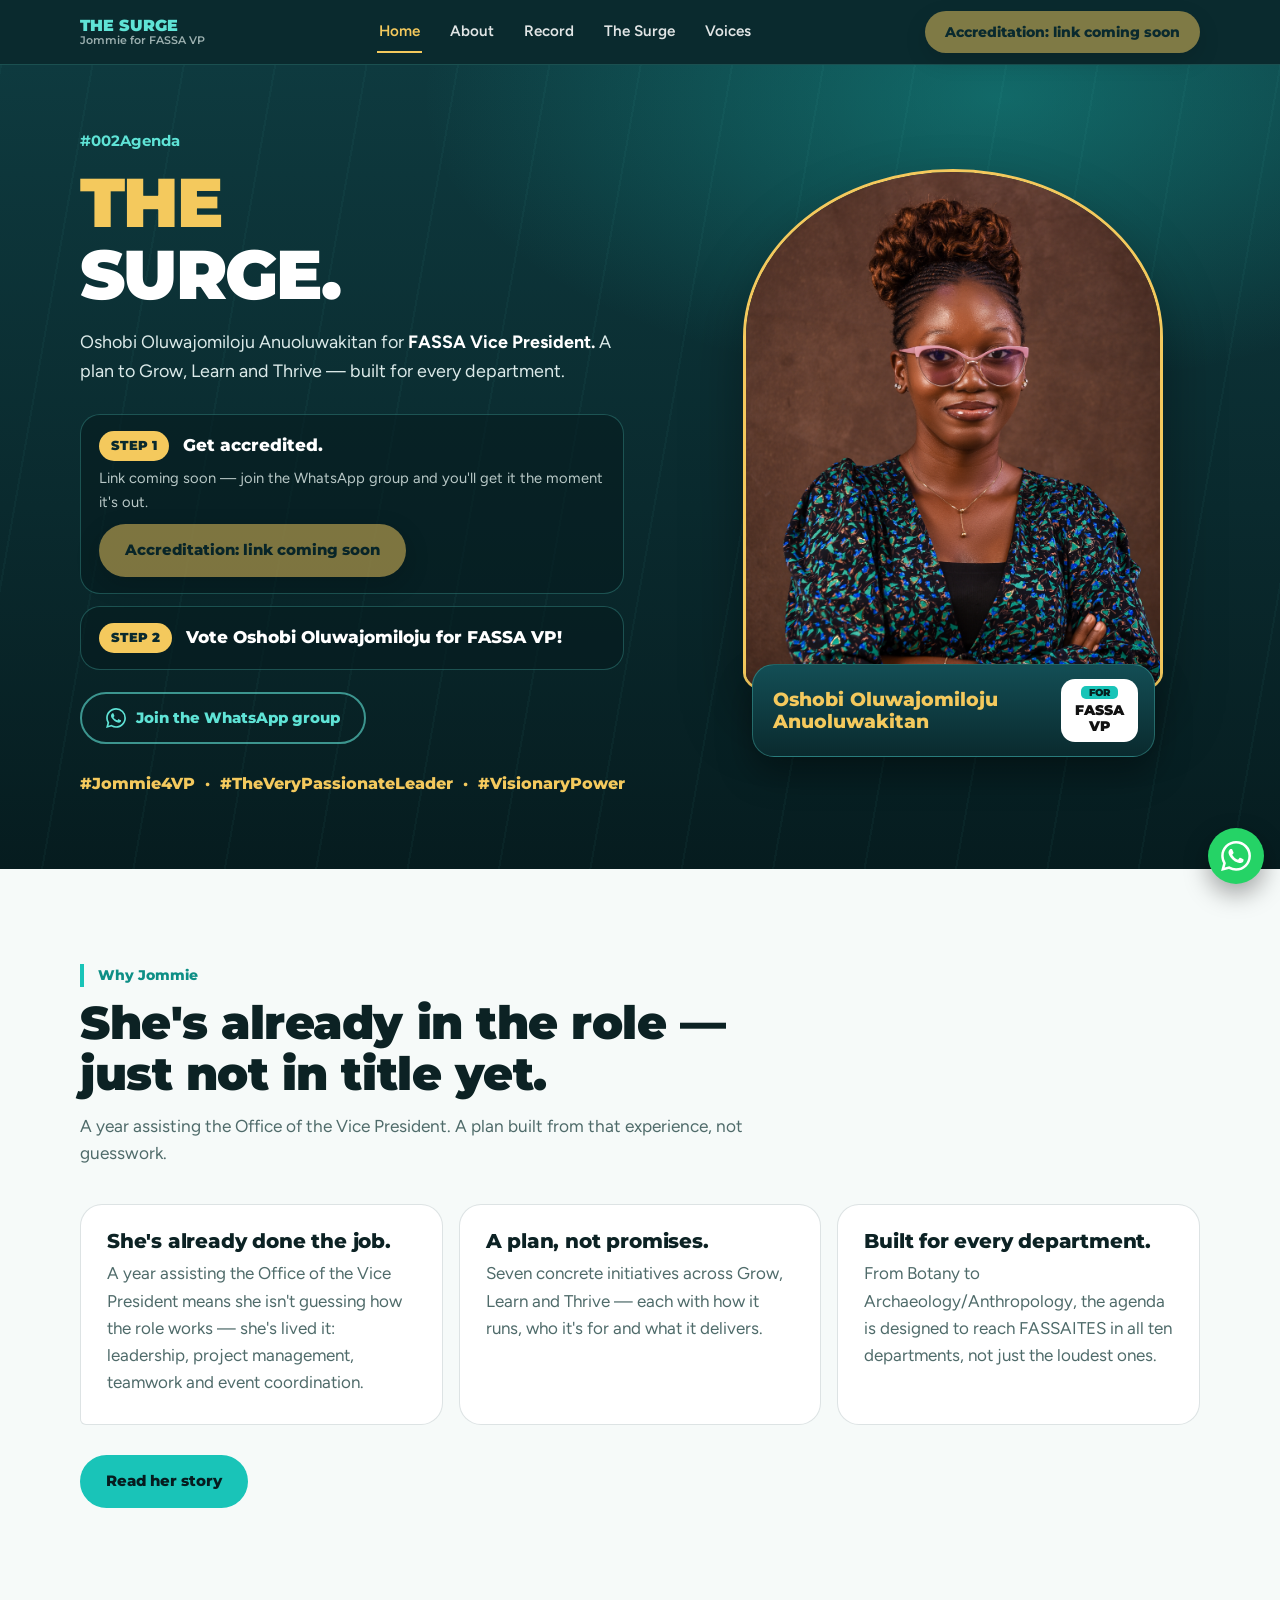
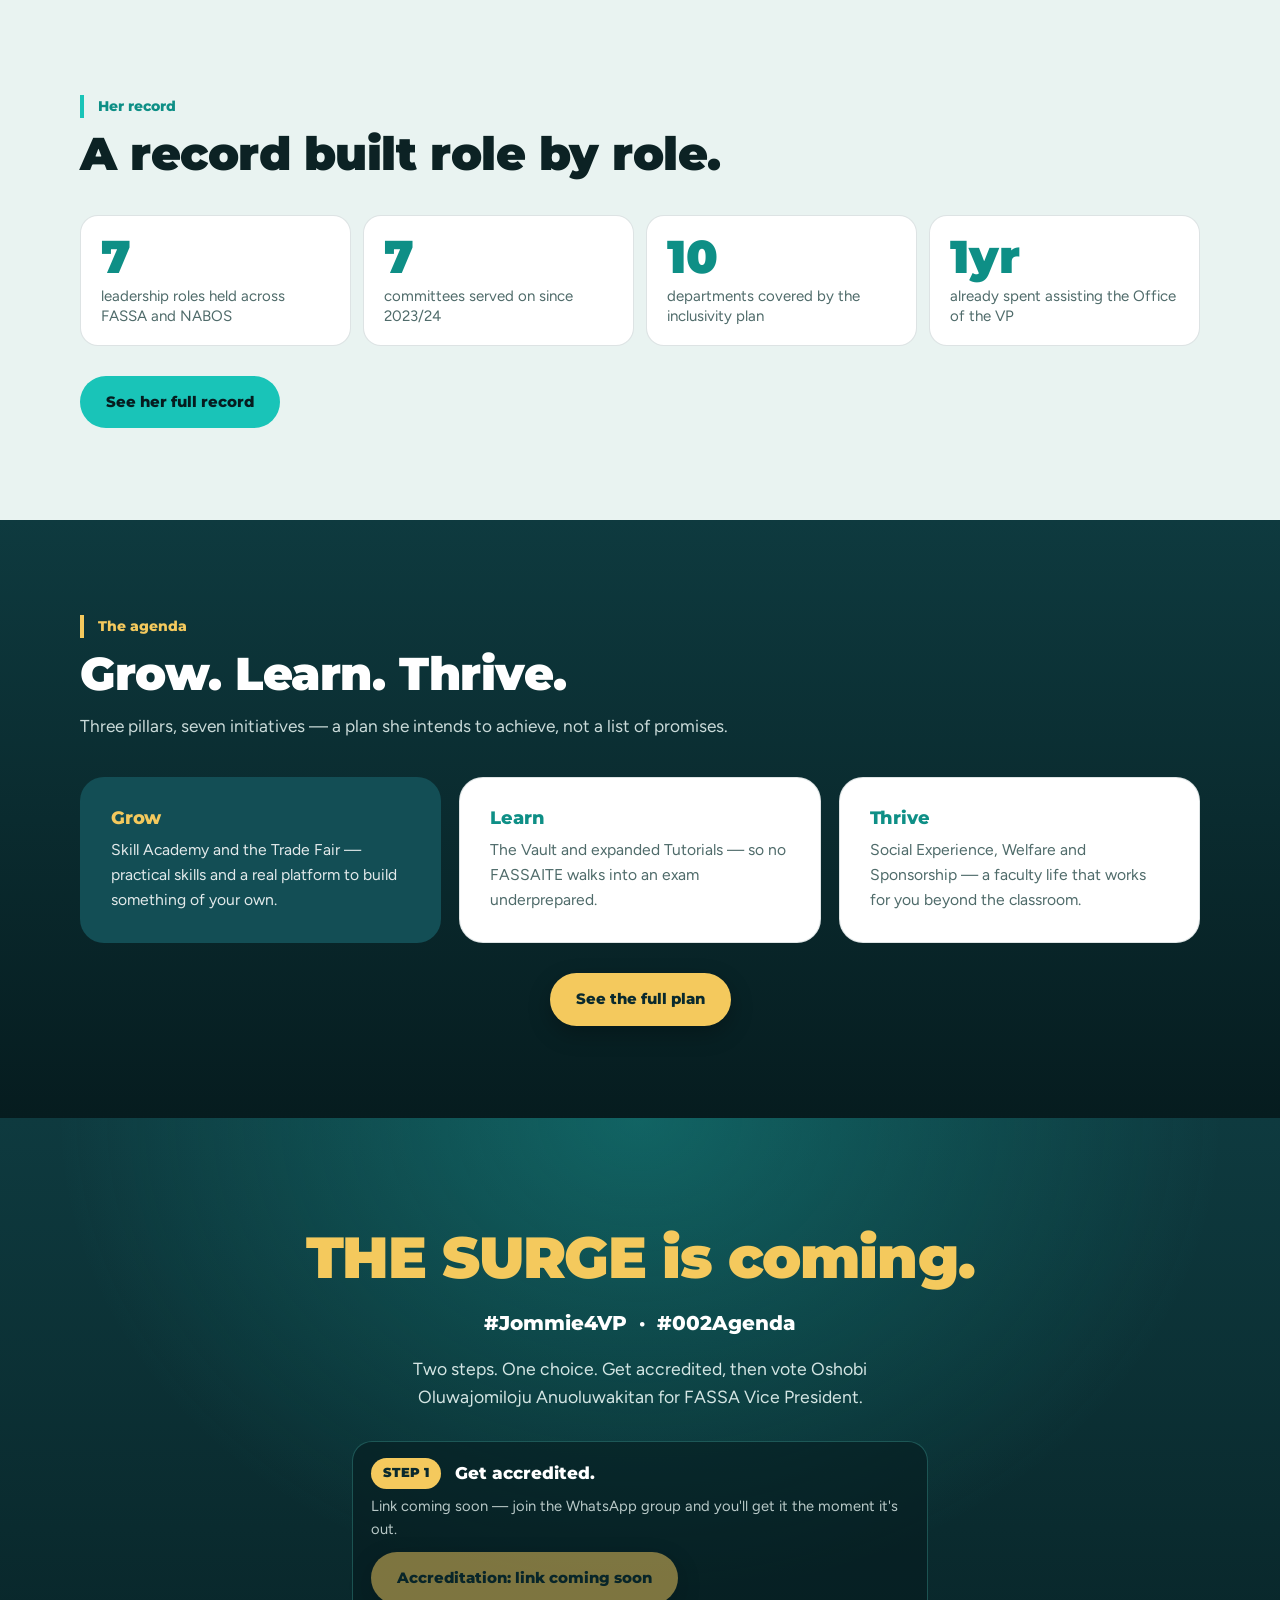
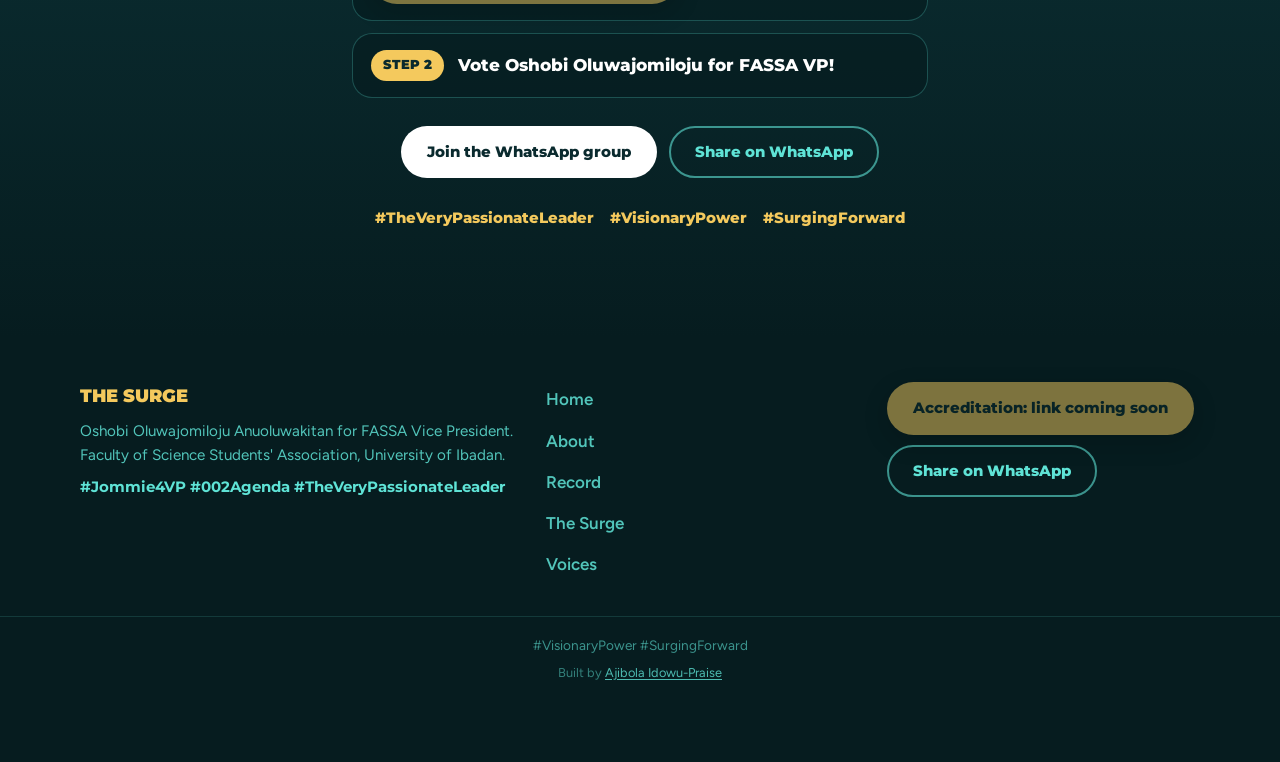
==== index.html @ b2f03d11 "Update index.html" ====
<!DOCTYPE html>
<html lang="en">
<head>
<meta charset="utf-8">
<meta name="viewport" content="width=device-width, initial-scale=1">
<title>Jommie for FASSA VP | THE SURGE</title>
<meta name="description" content="Oshobi Oluwajomiloju Anuoluwakitan for FASSA Vice President. THE SURGE: a plan to Grow, Learn and Thrive, built for every department.">
<meta property="og:title" content="Jommie for FASSA VP | THE SURGE">
<meta property="og:description" content="Oshobi Oluwajomiloju Anuoluwakitan for FASSA Vice President. THE SURGE: a plan to Grow, Learn and Thrive, built for every department.">
<meta property="og:type" content="website">
<meta name="theme-color" content="#0a2a2e">
<link rel="icon" href="assets/favicon.svg" type="image/svg+xml">
<link rel="preconnect" href="https://fonts.googleapis.com">
<link rel="preconnect" href="https://fonts.gstatic.com" crossorigin>
<link href="https://fonts.googleapis.com/css2?family=Montserrat:wght@600;700;800;900&family=Figtree:wght@400;500;600;700&display=swap" rel="stylesheet">
<link rel="stylesheet" href="css/styles.css">
<link rel="preload" as="image" href="assets/jommie.png">
</head>
<body>
<header class="bar">
  <div class="wrap">
    <a class="mast" href="index.html">THE SURGE<small>Jommie for FASSA VP</small></a>
    <nav id="nav" aria-label="Main">
      <a href="index.html" aria-current="page">Home</a>
      <a href="about.html">About</a>
      <a href="record.html">Record</a>
      <a href="manifesto.html">The Surge</a>
      <a href="voices.html">Voices</a>
    </nav>
    <div class="bar-right">
      <a class="btn btn-gold" data-accred href="#" target="_blank" rel="noopener">Get accredited</a>
      <button class="menu-btn" type="button" aria-label="Menu" aria-expanded="false" aria-controls="nav"><span></span><span></span><span></span></button>
    </div>
  </div>
</header>
<main>

<section class="hero">
  <div class="wrap">
    <div class="hero-copy">
      <p class="tagline">#002Agenda</p>
      <h1>THE <span>SURGE.</span></h1>
      <p class="hero-sub">Oshobi Oluwajomiloju Anuoluwakitan for <strong>FASSA Vice President.</strong> A plan to Grow, Learn and Thrive &mdash; built for every department.</p>
      <div class="steps" aria-label="Two steps. One choice.">
        <div class="step">
          <span class="step-n">STEP 1</span>
          <strong>Get accredited.</strong>
          <small>Link coming soon &mdash; join the WhatsApp group and you'll get it the moment it's out.</small>
          <a class="btn btn-gold" data-accred href="#" target="_blank" rel="noopener">Get accredited</a>
        </div>
        <div class="step">
          <span class="step-n">STEP 2</span>
          <strong>Vote Oshobi Oluwajomiloju for FASSA VP!</strong>
        </div>
      </div>
      <div class="hero-actions">
        <a class="btn btn-ghost" data-whatsapp href="https://chat.whatsapp.com/KraLuEBkdBZ0zNNyqK186F" target="_blank" rel="noopener"><svg viewBox="0 0 24 24" aria-hidden="true"><path d="M17.472 14.382c-.297-.149-1.758-.867-2.03-.967-.273-.099-.471-.148-.67.15-.197.297-.767.966-.94 1.164-.173.199-.347.223-.644.075-.297-.15-1.255-.463-2.39-1.475-.883-.788-1.48-1.761-1.653-2.059-.173-.297-.018-.458.13-.606.134-.133.298-.347.446-.52.149-.174.198-.298.298-.497.099-.198.05-.371-.025-.52-.075-.149-.669-1.612-.916-2.207-.242-.579-.487-.5-.669-.51-.173-.008-.371-.01-.57-.01-.198 0-.52.074-.792.372-.272.297-1.04 1.016-1.04 2.479 0 1.462 1.065 2.875 1.213 3.074.149.198 2.096 3.2 5.077 4.487.709.306 1.262.489 1.694.625.712.227 1.36.195 1.871.118.571-.085 1.758-.719 2.006-1.413.248-.694.248-1.289.173-1.413-.074-.124-.272-.198-.57-.347m-5.421 7.403h-.004a9.87 9.87 0 01-5.031-1.378l-.361-.214-3.741.982.998-3.648-.235-.374a9.86 9.86 0 01-1.51-5.26c.001-5.45 4.436-9.884 9.888-9.884 2.64 0 5.122 1.03 6.988 2.898a9.825 9.825 0 012.893 6.994c-.003 5.45-4.437 9.884-9.885 9.884m8.413-18.297A11.815 11.815 0 0012.05 0C5.495 0 .16 5.335.157 11.892c0 2.096.547 4.142 1.588 5.945L.057 24l6.305-1.654a11.882 11.882 0 005.683 1.448h.005c6.554 0 11.89-5.335 11.893-11.893a11.821 11.821 0 00-3.48-8.413Z"/></svg>Join the WhatsApp group</a>
      </div>
      <p class="slogan">#Jommie4VP &nbsp;&middot;&nbsp; #TheVeryPassionateLeader &nbsp;&middot;&nbsp; #VisionaryPower</p>
    </div>
    <div class="hero-art">
      <div class="frame" data-photo data-alt="Oshobi Oluwajomiloju Anuoluwakitan, candidate for FASSA Vice President">
        <div class="slot"><svg viewBox="0 0 48 48" aria-hidden="true"><path d="M8 15h8l3-5h10l3 5h8a2 2 0 0 1 2 2v20a2 2 0 0 1-2 2H8a2 2 0 0 1-2-2V17a2 2 0 0 1 2-2Z"/><circle cx="24" cy="26" r="7"/></svg>Jommie's photo goes here<small>Add assets/jommie.jpg and it appears.</small></div>
      </div>
      <div class="plate">
        <b>Oshobi Oluwajomiloju<br>Anuoluwakitan</b>
        <span><i>FOR</i>FASSA<br>VP</span>
      </div>
    </div>
  </div>
</section>

<section class="sec">
  <div class="wrap">
    <div class="head">
      <span class="k">Why Jommie</span>
      <h2>She's already in the role &mdash; just not in title yet.</h2>
      <p>A year assisting the Office of the Vice President. A plan built from that experience, not guesswork.</p>
    </div>
    <div class="why three">
      <article><h3>She's already done the job.</h3><p>A year assisting the Office of the Vice President means she isn't guessing how the role works &mdash; she's lived it: leadership, project management, teamwork and event coordination.</p></article>
      <article><h3>A plan, not promises.</h3><p>Seven concrete initiatives across Grow, Learn and Thrive &mdash; each with how it runs, who it's for and what it delivers.</p></article>
      <article><h3>Built for every department.</h3><p>From Botany to Archaeology/Anthropology, the agenda is designed to reach FASSAITES in all ten departments, not just the loudest ones.</p></article>
    </div>
    <div class="more"><a class="btn btn-aqua" href="about.html">Read her story</a></div>
  </div>
</section>

<section class="sec alt">
  <div class="wrap">
    <div class="head">
      <span class="k">Her record</span>
      <h2>A record built role by role.</h2>
    </div>
    <div class="stats">
      <div class="stat"><b>7</b><span>leadership roles held across FASSA and NABOS</span></div>
      <div class="stat"><b>7</b><span>committees served on since 2023/24</span></div>
      <div class="stat"><b>10</b><span>departments covered by the inclusivity plan</span></div>
      <div class="stat"><b>1yr</b><span>already spent assisting the Office of the VP</span></div>
    </div>
    <div class="more"><a class="btn btn-aqua" href="record.html">See her full record</a></div>
  </div>
</section>

<section class="sec agenda">
  <div class="wrap">
    <div class="head">
      <span class="k">The agenda</span>
      <h2>Grow. Learn. Thrive.</h2>
      <p>Three pillars, seven initiatives &mdash; a plan she intends to achieve, not a list of promises.</p>
    </div>
    <div class="vm">
      <article class="active"><h3>Grow</h3><p>Skill Academy and the Trade Fair &mdash; practical skills and a real platform to build something of your own.</p></article>
      <article><h3>Learn</h3><p>The Vault and expanded Tutorials &mdash; so no FASSAITE walks into an exam underprepared.</p></article>
      <article><h3>Thrive</h3><p>Social Experience, Welfare and Sponsorship &mdash; a faculty life that works for you beyond the classroom.</p></article>
    </div>
    <div class="more" style="text-align:center"><a class="btn btn-gold" href="manifesto.html">See the full plan</a></div>
  </div>
</section>

<section class="final">
  <div class="wrap">
    <h2>THE SURGE is coming.</h2>
    <p class="three">#Jommie4VP &nbsp;&middot;&nbsp; #002Agenda</p>
    <p class="msg">Two steps. One choice. Get accredited, then vote Oshobi Oluwajomiloju Anuoluwakitan for FASSA Vice President.</p>
    <div class="steps" aria-label="Two steps. One choice.">
        <div class="step">
          <span class="step-n">STEP 1</span>
          <strong>Get accredited.</strong>
          <small>Link coming soon &mdash; join the WhatsApp group and you'll get it the moment it's out.</small>
          <a class="btn btn-gold" data-accred href="#" target="_blank" rel="noopener">Get accredited</a>
        </div>
        <div class="step">
          <span class="step-n">STEP 2</span>
          <strong>Vote Oshobi Oluwajomiloju for FASSA VP!</strong>
        </div>
      </div>
    <div class="actions">
      <a class="btn btn-white" data-whatsapp href="https://chat.whatsapp.com/KraLuEBkdBZ0zNNyqK186F" target="_blank" rel="noopener">Join the WhatsApp group</a>
      <a class="btn btn-ghost" data-share href="https://wa.me/" target="_blank" rel="noopener">Share on WhatsApp</a>
    </div>
    <div class="tags"><span>#TheVeryPassionateLeader</span><span>#VisionaryPower</span><span>#SurgingForward</span></div>
  </div>
</section>
</main>
<footer class="foot">
  <div class="wrap">
    <div>
      <b>THE SURGE</b>
      <p>Oshobi Oluwajomiloju Anuoluwakitan for FASSA Vice President. Faculty of Science Students' Association, University of Ibadan.</p>
      <p class="ftags">#Jommie4VP #002Agenda #TheVeryPassionateLeader</p>
    </div>
    <nav aria-label="Footer">
        <a href="index.html">Home</a>
        <a href="about.html">About</a>
        <a href="record.html">Record</a>
        <a href="manifesto.html">The Surge</a>
        <a href="voices.html">Voices</a>
    </nav>
    <div class="facts">
      <a class="btn btn-gold" data-accred href="#" target="_blank" rel="noopener">Get accredited</a>
      <a class="btn btn-ghost" data-share href="https://wa.me/" target="_blank" rel="noopener">Share on WhatsApp</a>
    </div>
  </div>
  <p class="copy">#VisionaryPower #SurgingForward<br><span class="devcredit">Built by <a href="https://linkedin.com/in/honajibola" target="_blank" rel="noopener">Ajibola Idowu-Praise</a></span></p>
</footer>
<a class="fab" data-whatsapp href="https://chat.whatsapp.com/KraLuEBkdBZ0zNNyqK186F" target="_blank" rel="noopener" aria-label="Join the campaign WhatsApp group"><svg viewBox="0 0 24 24" aria-hidden="true"><path d="M17.472 14.382c-.297-.149-1.758-.867-2.03-.967-.273-.099-.471-.148-.67.15-.197.297-.767.966-.94 1.164-.173.199-.347.223-.644.075-.297-.15-1.255-.463-2.39-1.475-.883-.788-1.48-1.761-1.653-2.059-.173-.297-.018-.458.13-.606.134-.133.298-.347.446-.52.149-.174.198-.298.298-.497.099-.198.05-.371-.025-.52-.075-.149-.669-1.612-.916-2.207-.242-.579-.487-.5-.669-.51-.173-.008-.371-.01-.57-.01-.198 0-.52.074-.792.372-.272.297-1.04 1.016-1.04 2.479 0 1.462 1.065 2.875 1.213 3.074.149.198 2.096 3.2 5.077 4.487.709.306 1.262.489 1.694.625.712.227 1.36.195 1.871.118.571-.085 1.758-.719 2.006-1.413.248-.694.248-1.289.173-1.413-.074-.124-.272-.198-.57-.347m-5.421 7.403h-.004a9.87 9.87 0 01-5.031-1.378l-.361-.214-3.741.982.998-3.648-.235-.374a9.86 9.86 0 01-1.51-5.26c.001-5.45 4.436-9.884 9.888-9.884 2.64 0 5.122 1.03 6.988 2.898a9.825 9.825 0 012.893 6.994c-.003 5.45-4.437 9.884-9.885 9.884m8.413-18.297A11.815 11.815 0 0012.05 0C5.495 0 .16 5.335.157 11.892c0 2.096.547 4.142 1.588 5.945L.057 24l6.305-1.654a11.882 11.882 0 005.683 1.448h.005c6.554 0 11.89-5.335 11.893-11.893a11.821 11.821 0 00-3.48-8.413Z"/></svg></a>
<script src="js/data.js"></script>
<script src="js/main.js"></script>
</body>
</html>
---- css/styles.css ----
/* =========================================================
   Jommie for FASSA VP — "THE SURGE" | shared styles
   Colours live in the :root block below.
   ========================================================= */

:root{
  --deep-950:#061c1f;
  --deep-900:#0a2a2e;
  --deep-800:#0e3a3f;
  --deep-700:#134e55;
  --deep-600:#1a666e;
  --aqua:#19c4b8;
  --aqua-soft:#5fe3d6;
  --gold:#f4c95d;
  --gold-deep:#cf9f2e;
  --bg:#f6faf9;
  --bg2:#e9f3f1;
  --ink:#0c2224;
  --muted:#4f6b6a;
  --card:#ffffff;
  --line:rgba(14,58,63,.14);
  --accent:#0e8f86;
  --f-display:'Montserrat','Segoe UI',system-ui,-apple-system,sans-serif;
  --f-body:'Figtree','Segoe UI',system-ui,-apple-system,sans-serif;
}
@media (prefers-color-scheme: dark){
  :root:not([data-theme="light"]){
    --bg:#071a1c; --bg2:#0b2426; --ink:#eaf7f5; --muted:#a9c7c4; --card:#0f2e30; --line:rgba(95,227,214,.18); --accent:#4fd9cb;
  }
}
:root[data-theme="dark"]{
  --bg:#071a1c; --bg2:#0b2426; --ink:#eaf7f5; --muted:#a9c7c4; --card:#0f2e30; --line:rgba(95,227,214,.18); --accent:#4fd9cb;
}

*,*::before,*::after{box-sizing:border-box}
[hidden]{display:none !important}
html{background:var(--deep-900);scroll-padding-top:80px;scroll-behavior:smooth}
body{margin:0;background:var(--bg);color:var(--ink);font-family:var(--f-body);font-size:17px;line-height:1.6;-webkit-font-smoothing:antialiased}
img{max-width:100%;display:block}
a{color:inherit}
h1,h2,h3,h4{font-family:var(--f-display);margin:0;line-height:1.1;letter-spacing:-.01em}
p{margin:0}
.wrap{width:min(1120px,100% - 40px);margin-inline:auto}
:focus-visible{outline:3px solid var(--gold-deep);outline-offset:3px;border-radius:6px}

/* ---------- buttons ---------- */
.btn{display:inline-flex;align-items:center;justify-content:center;gap:10px;min-height:48px;padding:12px 24px;border-radius:999px;font-family:var(--f-display);font-weight:800;font-size:.95rem;text-decoration:none;border:2px solid transparent;cursor:pointer;transition:transform .15s ease,background .15s ease;text-align:center}
.btn:hover{transform:translateY(-2px)}
.btn-gold{background:var(--gold);color:var(--deep-900);box-shadow:0 8px 22px rgba(0,0,0,.25)}
.btn-white{background:#fff;color:var(--deep-900)}
.btn-ghost{background:transparent;color:var(--aqua-soft);border-color:rgba(95,227,214,.6)}
.btn-ghost:hover{background:rgba(95,227,214,.12)}
.btn-aqua{background:var(--aqua);color:var(--deep-950)}
.btn svg{width:20px;height:20px;flex:none;fill:currentColor}
.btn[aria-disabled="true"]{opacity:.5;pointer-events:none}

/* ---------- top bar ---------- */
.bar{position:sticky;top:0;z-index:50;background:var(--deep-900);border-bottom:1px solid rgba(95,227,214,.2)}
.bar .wrap{display:flex;align-items:center;justify-content:space-between;gap:14px;min-height:64px;padding-block:8px}
.mast{font-family:var(--f-display);font-weight:900;color:var(--aqua-soft);font-size:1.02rem;text-decoration:none;line-height:1.1}
.mast small{display:block;font-weight:600;font-size:.68rem;color:rgba(234,247,245,.65)}
.bar nav{display:none}
.bar nav a{color:rgba(255,255,255,.88);text-decoration:none;font-weight:600;font-size:.95rem;padding:8px 2px;border-bottom:2px solid transparent}
.bar nav a:hover{color:var(--aqua-soft)}
.bar nav a[aria-current="page"]{color:var(--gold);border-color:var(--gold)}
.bar-right{display:flex;align-items:center;gap:12px}
.bar .btn{min-height:42px;padding:8px 18px;font-size:.86rem}
.menu-btn{width:44px;height:44px;border-radius:12px;border:1px solid rgba(95,227,214,.4);background:transparent;display:grid;place-content:center;gap:5px;cursor:pointer}
.menu-btn span{display:block;width:20px;height:2px;background:var(--aqua-soft);border-radius:2px}
.bar.open nav{display:flex;flex-direction:column;gap:2px;position:absolute;top:100%;left:0;right:0;background:var(--deep-900);padding:8px 20px 18px;border-bottom:1px solid rgba(95,227,214,.2)}
.bar.open nav a{padding:12px 2px;font-size:1.05rem}
@media(min-width:960px){
  .bar nav{display:flex;gap:26px}
  .menu-btn{display:none}
}

/* ---------- hero ---------- */
.hero{position:relative;overflow:hidden;color:#fff;background:
  radial-gradient(75% 60% at 78% 4%,rgba(25,196,184,.35) 0%,rgba(25,196,184,0) 60%),
  linear-gradient(180deg,#0e3a3f 0%,#0a2a2e 55%,#061c1f 100%)}
.hero::before{content:"";position:absolute;inset:0;pointer-events:none;opacity:.5;background:
  repeating-linear-gradient(100deg,rgba(95,227,214,.07) 0 2px,transparent 2px 90px)}
.hero .wrap{position:relative;display:grid;gap:36px;padding-block:44px 56px}
@media(min-width:900px){.hero .wrap{grid-template-columns:1.08fr .92fr;align-items:center;gap:48px;padding-block:64px 72px}}
.tagline{font-family:var(--f-display);font-weight:700;color:var(--aqua-soft);font-size:.95rem;margin-bottom:14px}
.hero h1{font-size:clamp(2.4rem,6.6vw,4.3rem);font-weight:900;color:var(--gold);letter-spacing:-.025em;line-height:1.04}
.hero h1 span{display:block;color:#fff}
.hero-sub{margin-top:18px;max-width:34rem;font-size:1.12rem;color:rgba(234,247,245,.94)}
.hero-sub strong{color:#fff}
.steps{margin-top:28px;display:grid;gap:12px;max-width:34rem}
.step{display:grid;grid-template-columns:auto 1fr;gap:6px 14px;align-items:center;background:rgba(6,28,31,.6);border:1px solid rgba(95,227,214,.26);border-radius:20px;padding:16px 18px}
.step-n{font-family:var(--f-display);font-weight:900;font-size:.8rem;color:var(--deep-900);background:var(--gold);border-radius:999px;padding:5px 12px;white-space:nowrap}
.step strong{font-family:var(--f-display);font-weight:800;font-size:1.05rem;line-height:1.25}
.step small{grid-column:1 / -1;color:rgba(234,247,245,.78);font-size:.92rem}
.step .btn{grid-column:1 / -1;justify-self:start;margin-top:4px}
.hero-actions{margin-top:22px;display:flex;flex-wrap:wrap;gap:12px}
.slogan{margin-top:26px;font-family:var(--f-display);font-weight:800;font-size:1.02rem;color:var(--gold)}

.hero-art{position:relative;max-width:420px;width:100%;margin-inline:auto}
.wave{position:absolute;z-index:1;left:50%;top:50%;width:150%;transform:translate(-50%,-50%);opacity:.5}
.frame{--photo-pos:50% 14%;position:relative;z-index:2;aspect-ratio:4/5;border-radius:50% 50% 8% 8% / 32% 32% 4% 4%;overflow:hidden;background:linear-gradient(165deg,rgba(0,0,0,.15),rgba(0,0,0,.5));border:3px dashed rgba(95,227,214,.7);display:grid;place-items:center;text-align:center;padding:24px;box-shadow:0 30px 60px rgba(0,0,0,.35)}
.frame.filled{border:3px solid var(--gold);padding:0;display:block}
.frame img{width:100%;height:100%;object-fit:cover;object-position:var(--photo-pos)}
.slot{color:var(--aqua-soft);font-weight:700;font-size:.98rem;max-width:15rem}
.slot svg{width:46px;height:46px;stroke:var(--aqua-soft);fill:none;stroke-width:1.6;margin:0 auto 10px}
.slot small{display:block;font-weight:500;color:rgba(234,247,245,.7);margin-top:4px}
.plate{position:relative;z-index:3;margin-top:-30px;margin-inline:2%;display:grid;grid-template-columns:1fr auto;gap:12px;align-items:center;background:linear-gradient(180deg,#134e55,#0a2a2e);border:1px solid rgba(95,227,214,.3);border-radius:22px;padding:14px 16px 14px 20px;box-shadow:0 16px 34px rgba(0,0,0,.35)}
.plate b{font-family:var(--f-display);font-weight:800;color:var(--gold);font-size:clamp(.95rem,3vw,1.2rem);line-height:1.15}
.plate span{background:#fff;color:#111;border-radius:14px;padding:7px 14px;text-align:center;font-family:var(--f-display);font-weight:900;font-size:.9rem;line-height:1.1}
.plate span i{display:block;font-style:normal;background:var(--aqua);color:#06201f;border-radius:5px;font-size:.64rem;padding:1px 8px;margin:0 auto 4px;width:fit-content}

/* ---------- inner page header ---------- */
.phead{position:relative;overflow:hidden;color:#fff;background:
  radial-gradient(60% 90% at 85% 0%,rgba(25,196,184,.3) 0%,rgba(25,196,184,0) 65%),
  linear-gradient(180deg,#134e55 0%,#0a2a2e 100%);padding-block:clamp(48px,8vw,84px)}
.phead .wrap{position:relative}
.phead .crumb{font-family:var(--f-display);font-weight:700;color:rgba(95,227,214,.9);font-size:.92rem;margin-bottom:12px}
.phead h1{font-size:clamp(2.1rem,5.6vw,3.5rem);font-weight:900;color:var(--gold);letter-spacing:-.02em}
.phead p{max-width:40rem;margin-top:16px;color:rgba(234,247,245,.92);font-size:1.12rem}

/* ---------- sections ---------- */
.sec{padding-block:clamp(52px,8vw,92px)}
.sec.alt{background:var(--bg2)}
.head{max-width:44rem;margin-bottom:36px}
.head .k{display:inline-block;font-family:var(--f-display);font-weight:800;font-size:.9rem;color:var(--accent);margin-bottom:10px;padding-left:14px;border-left:4px solid var(--aqua)}
.head h2{font-size:clamp(1.8rem,4.4vw,2.9rem);font-weight:900}
.head p{margin-top:14px;color:var(--muted);font-size:1.08rem}
.more{margin-top:30px}

/* about */
.about{display:grid;gap:34px}
@media(min-width:900px){.about{grid-template-columns:.75fr 1.25fr;align-items:start;gap:56px}}
.portrait{max-width:340px;width:100%}
.portrait .frame{border-radius:50% 50% 8% 8% / 40% 40% 4% 4%}
.words p{font-size:1.1rem;margin-bottom:16px;color:var(--ink)}
.pull{margin:26px 0;border-left:5px solid var(--aqua);padding:4px 0 4px 20px;font-family:var(--f-display);font-weight:700;font-size:clamp(1.1rem,2.4vw,1.4rem);line-height:1.35}

/* duties box */
.duties{margin-top:28px;background:var(--card);border:1px solid var(--line);border-radius:20px;padding:22px 24px}
.duties h3{font-size:1.05rem;font-weight:800;color:var(--accent);margin-bottom:10px}
.duties ul{margin:0;padding-left:20px;color:var(--ink)}
.duties li{margin-bottom:6px;font-size:.98rem}
.duties cite{display:block;margin-top:12px;font-style:normal;color:var(--muted);font-size:.84rem}

/* three pillars intro */
.vm{display:grid;gap:18px}
@media(min-width:820px){.vm{grid-template-columns:1fr 1fr 1fr}}
.vm article{border-radius:24px;padding:clamp(22px,3.4vw,30px);background:var(--card);border:1px solid var(--line)}
.vm article.active{background:var(--deep-700);color:#fff;border-color:transparent}
.vm h3{font-size:1.1rem;font-weight:800;margin-bottom:10px;color:var(--accent)}
.vm article.active h3{color:var(--gold)}
.vm p{color:var(--muted);font-size:.98rem}
.vm article.active p{color:rgba(255,255,255,.88)}
.outlive{margin-top:26px;font-family:var(--f-display);font-weight:800;font-size:clamp(1.1rem,2.4vw,1.4rem);text-align:center}

/* why cards */
.why{display:grid;gap:16px}
@media(min-width:760px){.why{grid-template-columns:1fr 1fr}}
.why.three{grid-template-columns:1fr}
@media(min-width:900px){.why.three{grid-template-columns:repeat(3,1fr)}}
.why article{background:var(--card);border:1px solid var(--line);border-radius:22px;padding:26px 26px 28px}
.why article:nth-child(1),.why article:nth-child(4){border-radius:22px 22px 22px 6px}
.why h3{font-size:1.22rem;font-weight:800;margin-bottom:8px}
.why p{color:var(--muted)}

/* stats */
.stats{display:grid;grid-template-columns:repeat(2,1fr);gap:12px}
@media(min-width:760px){.stats{grid-template-columns:repeat(4,1fr)}}
.stat{background:var(--card);border:1px solid var(--line);border-radius:18px;padding:18px 20px}
.stat b{display:block;font-family:var(--f-display);font-weight:900;font-size:clamp(2rem,5vw,2.9rem);line-height:1;color:var(--accent)}
.stat span{display:block;margin-top:6px;color:var(--muted);font-size:.94rem;line-height:1.35}

/* record page */
.subnav{display:flex;flex-wrap:wrap;gap:8px;margin:34px 0 6px}
.pill{display:inline-flex;align-items:center;min-height:44px;padding:9px 18px;border-radius:999px;border:1.5px solid var(--line);background:var(--card);color:var(--ink);font-family:var(--f-display);font-weight:700;font-size:.9rem;text-decoration:none;cursor:pointer}
.pill:hover{border-color:var(--aqua)}
.rsec{margin-top:48px;scroll-margin-top:90px}
.rsec h2{font-size:clamp(1.4rem,3.2vw,1.9rem);font-weight:900;margin-bottom:6px}
.rsec>p{color:var(--muted);margin-bottom:6px}
.grp{font-family:var(--f-display);font-weight:800;font-size:.98rem;margin:22px 0 10px;color:var(--accent)}
.rec{display:grid;grid-template-columns:repeat(auto-fill,minmax(250px,1fr));gap:10px;list-style:none;margin:0;padding:0}
.rec li{background:var(--card);border:1px solid var(--line);border-left:4px solid var(--aqua);border-radius:6px 14px 14px 6px;padding:12px 15px;font-weight:600;font-size:.95rem;line-height:1.4}
.rec li small{display:block;font-weight:500;color:var(--muted);margin-top:2px;font-size:.86rem}

/* department reach */
.deptgrid{margin-top:14px;display:grid;grid-template-columns:repeat(auto-fit,minmax(150px,1fr));gap:14px}
.deptcard{display:flex;align-items:center;gap:12px;background:var(--card);border:1px solid var(--line);border-radius:16px;padding:16px 18px;min-width:0}
.deptcard.home{border-color:var(--accent);background:var(--bg2)}
.deptcard svg{width:26px;height:26px;flex:none;stroke:var(--accent);fill:none;stroke-width:1.6}
.deptcard span{min-width:0;overflow-wrap:break-word;font-family:var(--f-display);font-weight:700;font-size:.95rem;line-height:1.25}
.deptcard span small{display:block;font-family:var(--f-body);font-weight:500;color:var(--muted);font-size:.78rem;margin-top:2px}

/* agenda / manifesto */
.agenda{background:linear-gradient(180deg,#0e3a3f 0%,#061c1f 100%);color:#fff}
.agenda .head .k{color:var(--gold);border-color:var(--gold)}
.agenda .head p{color:rgba(234,247,245,.86)}
.acc{display:grid;gap:10px}
.pillar{border:1px solid rgba(95,227,214,.25);border-radius:16px;background:rgba(6,28,31,.4)}
.pillar summary{list-style:none;cursor:pointer;display:grid;grid-template-columns:auto 1fr auto;gap:14px;align-items:center;padding:14px 18px;min-height:64px}
.pillar summary::-webkit-details-marker{display:none}
.pillar .let{width:42px;height:42px;border-radius:12px;background:var(--gold);color:var(--deep-900);display:grid;place-items:center;font-family:var(--f-display);font-weight:900;font-size:1.1rem}
.pillar .pt{font-family:var(--f-display);font-weight:800;font-size:1.05rem;line-height:1.2}
.pillar .pc{display:block;font-family:var(--f-body);font-weight:500;font-size:.85rem;color:rgba(95,227,214,.85);margin-top:2px}
.pillar summary::after{content:"+";font-size:1.6rem;color:var(--gold);line-height:1}
.pillar[open] summary::after{content:"\2212"}
.pillar[open]{background:rgba(6,28,31,.6)}
.plans{padding:4px 18px 20px;display:grid;gap:14px}
.plan{display:grid;grid-template-columns:2.2rem 1fr;gap:4px 10px}
.plan i{font-style:normal;font-family:var(--f-display);font-weight:900;color:var(--gold);text-align:right}
.plan b{font-family:var(--f-display);font-weight:800;font-size:1rem}
.plan p{grid-column:2;color:rgba(234,247,245,.86);font-size:.96rem;line-height:1.5}
.pre{max-width:44rem;margin-bottom:40px;color:rgba(234,247,245,.9);font-size:1.08rem}
.pre p+p{margin-top:14px}

/* voices */
.ph-tag{display:inline-block;background:var(--bg2);color:var(--muted);border:1px dashed var(--line);border-radius:6px;font-size:.72rem;font-weight:700;padding:2px 8px;margin-bottom:12px;width:fit-content}
.quotes{display:grid;gap:16px}
@media(min-width:820px){.quotes{grid-template-columns:repeat(3,1fr)}}
.quote{margin:0;background:var(--card);border:1px solid var(--line);border-radius:22px;padding:26px;display:flex;flex-direction:column;gap:14px}
.quote blockquote{margin:0;font-family:var(--f-display);font-weight:600;font-size:1.06rem;line-height:1.45}
.who{display:flex;align-items:center;gap:12px;margin-top:auto}
.av{position:relative;flex:none;width:52px;height:52px;border-radius:50%;background:var(--bg2);border:2px dashed var(--line);display:grid;place-items:center;overflow:hidden;color:var(--muted)}
.av img{position:absolute;inset:0;width:100%;height:100%;object-fit:cover}
.av svg{width:24px;height:24px;stroke:currentColor;fill:none;stroke-width:1.6}
.who b{display:block;font-family:var(--f-display);font-weight:800;font-size:.98rem;line-height:1.2}
.who span.t{color:var(--muted);font-size:.88rem}
.empty-state{background:var(--card);border:1px dashed var(--line);border-radius:20px;padding:30px 26px;text-align:center;color:var(--muted)}
.empty-state b{display:block;color:var(--ink);font-family:var(--f-display);font-weight:800;margin-bottom:6px}

/* cta strip */
.cta-strip{background:var(--deep-900);color:#fff}
.cta-strip .wrap{display:grid;gap:20px;padding-block:44px;align-items:center}
@media(min-width:860px){.cta-strip .wrap{grid-template-columns:1fr auto}}
.cta-strip h2{font-size:clamp(1.4rem,3.2vw,2rem);color:var(--gold);font-weight:900}
.cta-strip p{margin-top:6px;color:rgba(234,247,245,.85)}
.cta-strip .acts{display:flex;flex-wrap:wrap;gap:12px}

/* final */
.final{background:radial-gradient(70% 90% at 50% 0%,rgba(25,196,184,.3) 0%,rgba(25,196,184,0) 65%),linear-gradient(180deg,#0e3a3f,#061c1f);color:#fff;text-align:center;padding-block:clamp(60px,10vw,108px)}
.final h2{font-size:clamp(2rem,5.6vw,3.6rem);font-weight:900;color:var(--gold);letter-spacing:-.02em;max-width:17ch;margin-inline:auto}
.final .three{margin-top:18px;font-family:var(--f-display);font-weight:800;font-size:clamp(1rem,2.4vw,1.25rem);color:#fff}
.final p.msg{margin:16px auto 0;max-width:34rem;color:rgba(234,247,245,.9);font-size:1.1rem}
.final .steps{margin:30px auto 0;text-align:left;max-width:36rem}
.final .actions{margin-top:28px;display:flex;flex-wrap:wrap;gap:12px;justify-content:center}
.tags{margin-top:28px;font-family:var(--f-display);font-weight:800;color:var(--gold);display:flex;gap:16px;flex-wrap:wrap;justify-content:center;font-size:.95rem}

/* footer */
.foot{background:var(--deep-950);color:rgba(95,227,214,.85);padding-top:44px}
.foot .wrap{display:grid;gap:28px}
@media(min-width:860px){.foot .wrap{grid-template-columns:1.4fr 1fr 1fr}}
.foot b{font-family:var(--f-display);font-weight:900;color:var(--gold);font-size:1.1rem}
.foot p{margin-top:8px;font-size:.95rem}
.foot .ftags{font-family:var(--f-display);font-weight:700;color:var(--aqua-soft)}
.foot nav{display:grid;gap:6px;align-content:start}
.foot nav a{text-decoration:none;font-weight:600;padding:4px 0}
.foot nav a:hover{color:#fff}
.foot .facts{display:flex;flex-direction:column;gap:10px;align-items:flex-start}
.foot .copy{margin-top:34px;padding:18px 20px calc(18px + 60px);border-top:1px solid rgba(95,227,214,.15);text-align:center;font-size:.85rem;color:rgba(95,227,214,.6)}
.foot .devcredit{display:inline-block;margin-top:6px;font-size:.8rem;color:rgba(95,227,214,.5)}
.foot .devcredit a{color:rgba(95,227,214,.8);text-decoration:underline;text-underline-offset:2px}
.foot .devcredit a:hover{color:var(--gold)}

/* floating whatsapp */
.fab{position:fixed;right:16px;bottom:calc(16px + env(safe-area-inset-bottom,0px));z-index:60;width:56px;height:56px;border-radius:50%;background:#25d366;display:grid;place-items:center;box-shadow:0 10px 24px rgba(0,0,0,.35)}
.fab svg{width:30px;height:30px;fill:#fff}

@media (prefers-reduced-motion: reduce){
  html{scroll-behavior:auto}
  .btn{transition:none}
}
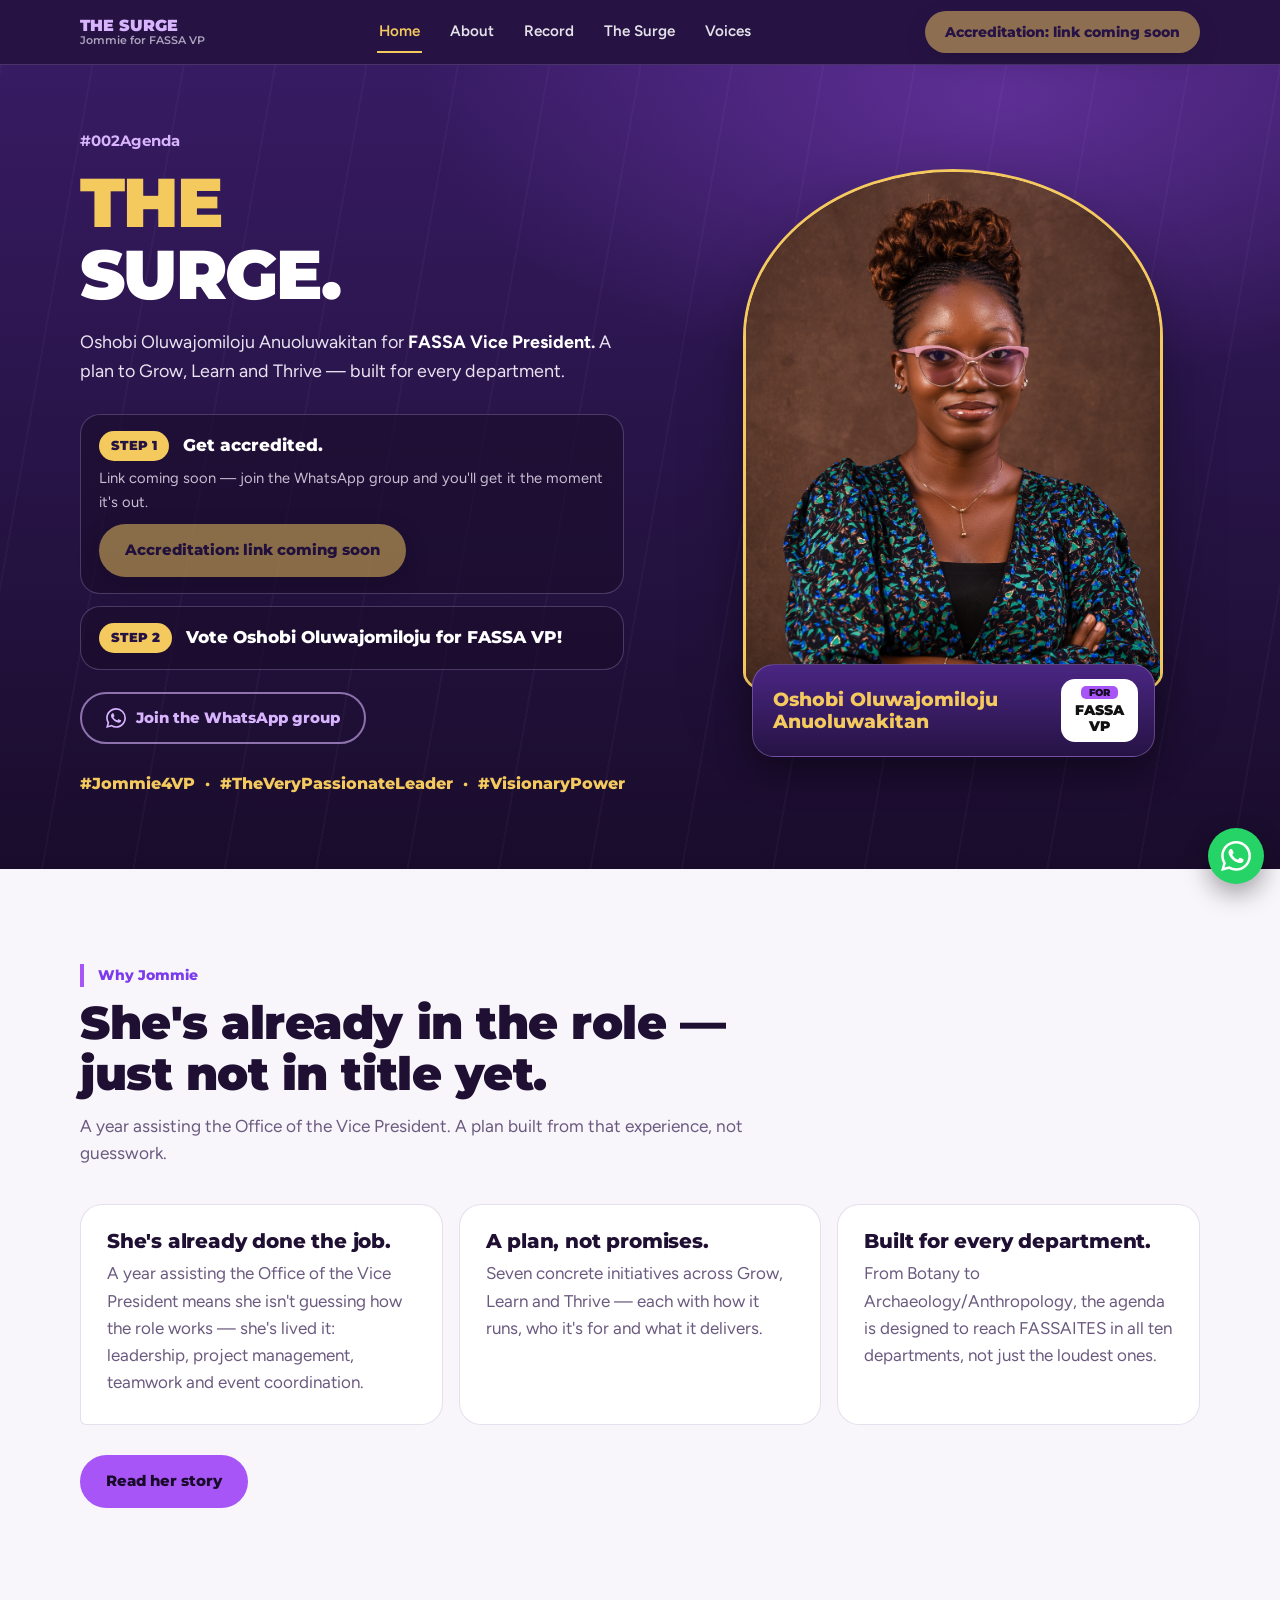
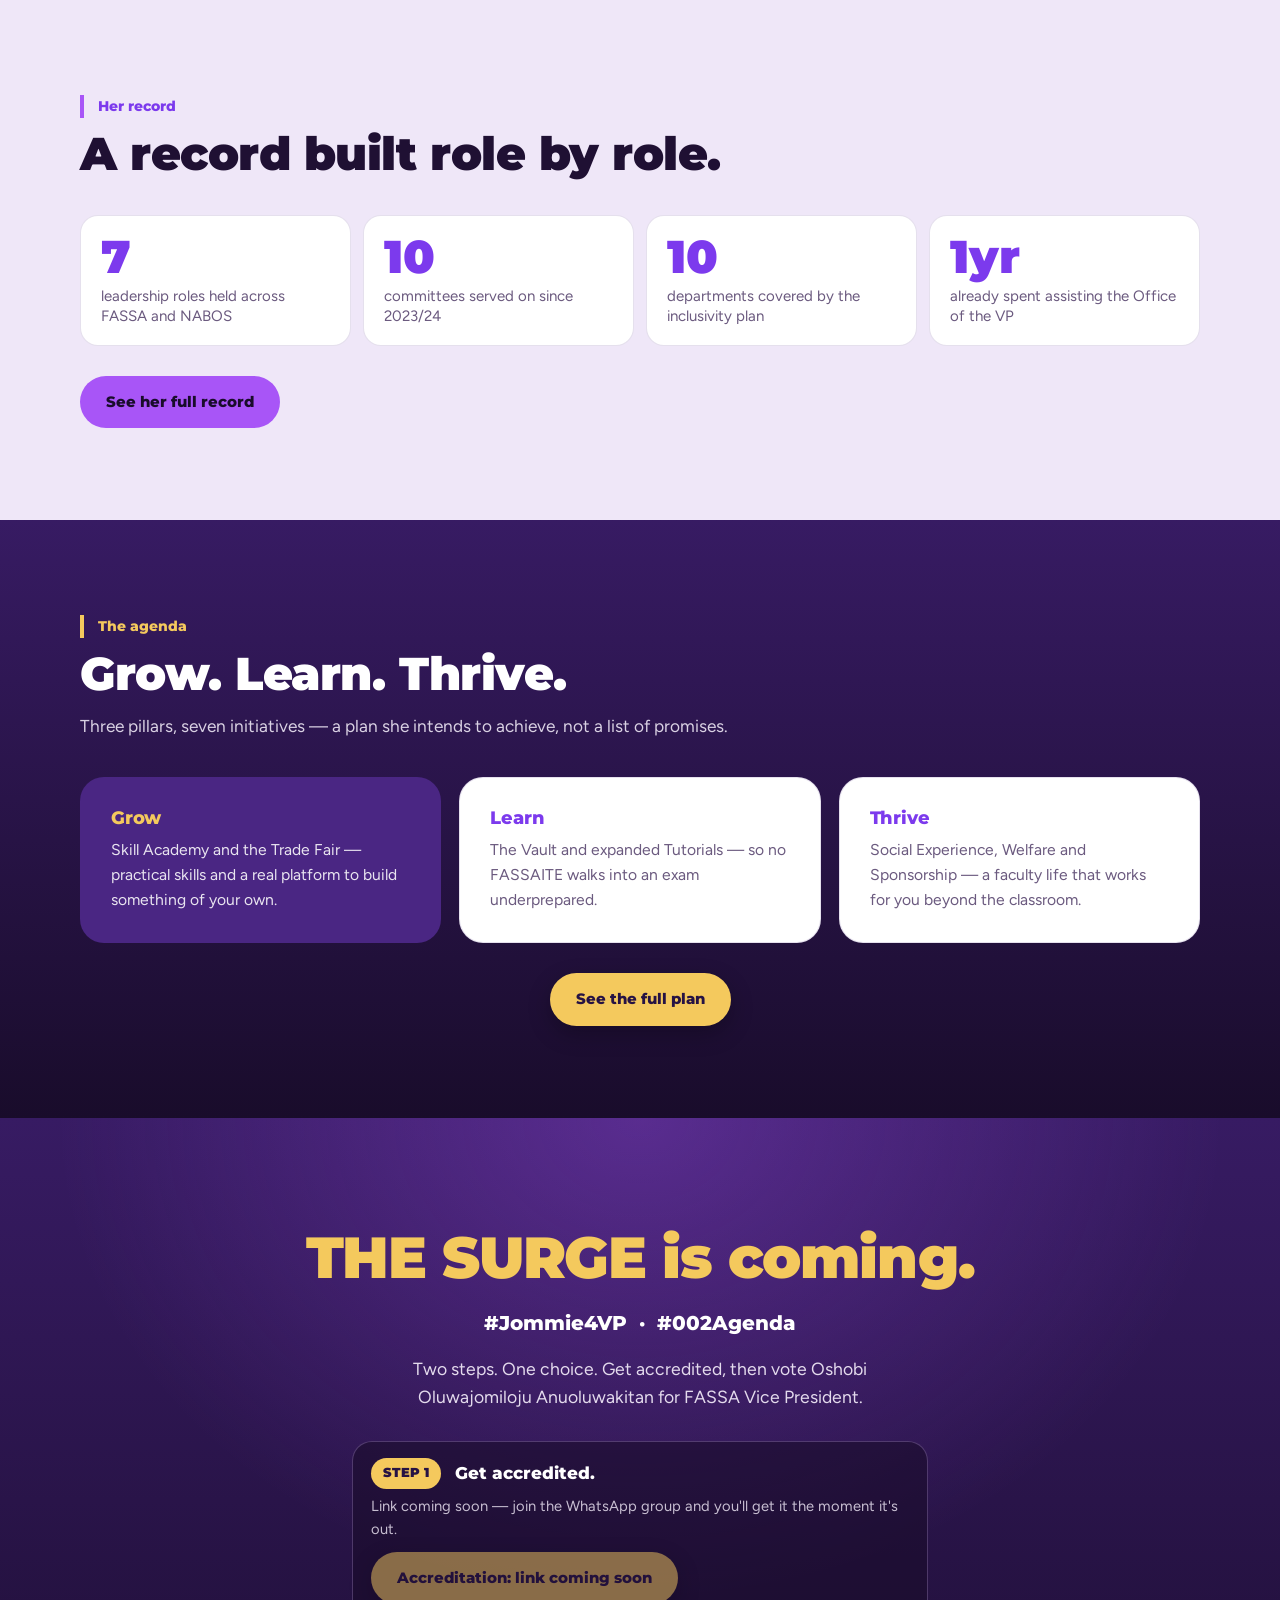
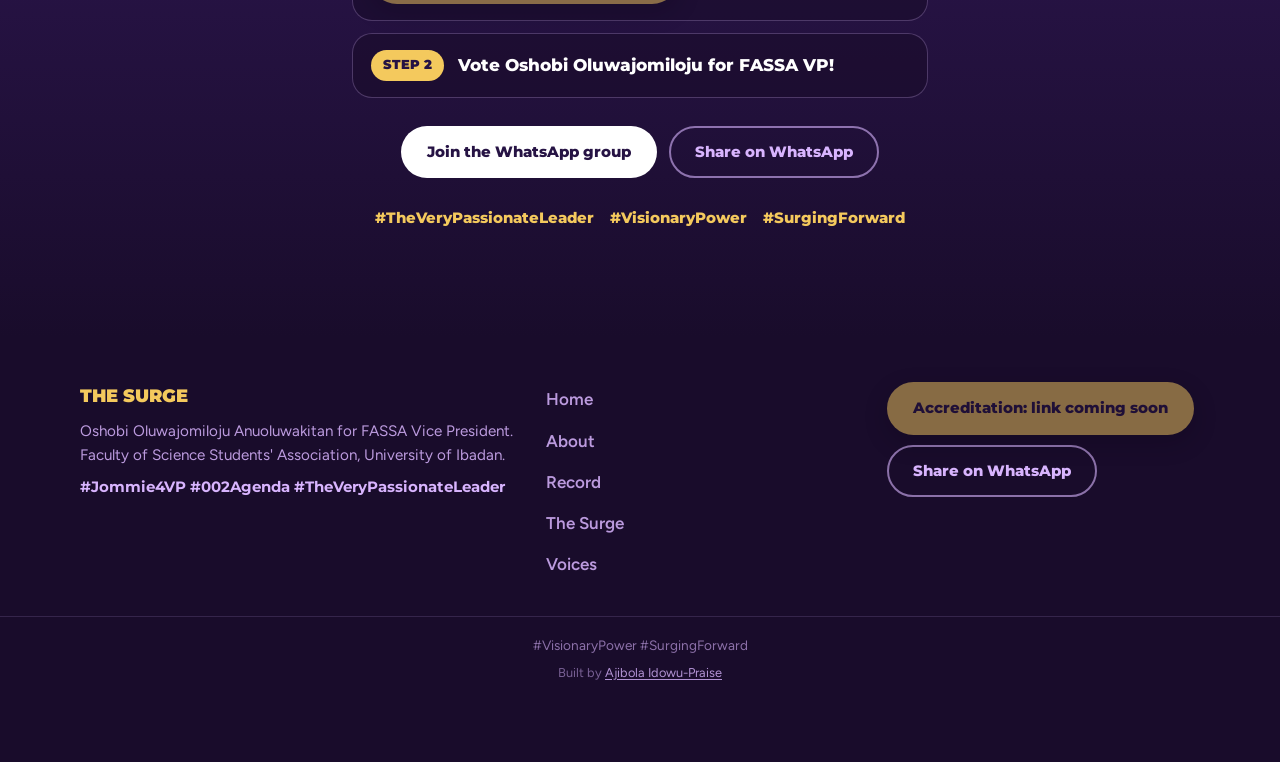
==== commit 7771dd83: "Update committee count in index.html" ====
--- a/index.html
+++ b/index.html
@@ -12,7 +12,7 @@
 <link rel="icon" href="assets/favicon.svg" type="image/svg+xml">
 <link rel="preconnect" href="https://fonts.googleapis.com">
 <link rel="preconnect" href="https://fonts.gstatic.com" crossorigin>
-<link href="https://fonts.googleapis.com/css2?family=Montserrat:wght@600;700;800;900&family=Figtree:wght@400;500;600;700&display=swap" rel="stylesheet">
+<link href="https://fonts.googleapis.com/css2?family=Montserrat:wght@600;00;800;900&family=Figtree:wght@400;500;600;00&display=swap" rel="stylesheet">
 <link rel="stylesheet" href="css/styles.css">
 <link rel="preload" as="image" href="assets/jommie.png">
 </head>
@@ -94,7 +94,7 @@
     </div>
     <div class="stats">
       <div class="stat"><b>7</b><span>leadership roles held across FASSA and NABOS</span></div>
-      <div class="stat"><b>7</b><span>committees served on since 2023/24</span></div>
+      <div class="stat"><b>10</b><span>committees served on since 2023/24</span></div>
       <div class="stat"><b>10</b><span>departments covered by the inclusivity plan</span></div>
       <div class="stat"><b>1yr</b><span>already spent assisting the Office of the VP</span></div>
     </div>
--- a/css/styles.css
+++ b/css/styles.css
@@ -4,32 +4,32 @@
    ========================================================= */
 
 :root{
-  --deep-950:#061c1f;
-  --deep-900:#0a2a2e;
-  --deep-800:#0e3a3f;
-  --deep-700:#134e55;
-  --deep-600:#1a666e;
-  --aqua:#19c4b8;
-  --aqua-soft:#5fe3d6;
+  --deep-950:#190c2b;
+  --deep-900:#261344;
+  --deep-800:#371b63;
+  --deep-700:#4a2683;
+  --deep-600:#6133ab;
+  --aqua:#a855f7;
+  --aqua-soft:#d8b4fe;
   --gold:#f4c95d;
   --gold-deep:#cf9f2e;
-  --bg:#f6faf9;
-  --bg2:#e9f3f1;
-  --ink:#0c2224;
-  --muted:#4f6b6a;
+  --bg:#f8f6fb;
+  --bg2:#efe7f8;
+  --ink:#1f1033;
+  --muted:#6b5a7f;
   --card:#ffffff;
-  --line:rgba(14,58,63,.14);
-  --accent:#0e8f86;
+  --line:rgba(74,38,131,.14);
+  --accent:#7c3aed;
   --f-display:'Montserrat','Segoe UI',system-ui,-apple-system,sans-serif;
   --f-body:'Figtree','Segoe UI',system-ui,-apple-system,sans-serif;
 }
 @media (prefers-color-scheme: dark){
   :root:not([data-theme="light"]){
-    --bg:#071a1c; --bg2:#0b2426; --ink:#eaf7f5; --muted:#a9c7c4; --card:#0f2e30; --line:rgba(95,227,214,.18); --accent:#4fd9cb;
+    --bg:#140a24; --bg2:#1d1037; --ink:#f3ecfb; --muted:#c6b3de; --card:#241242; --line:rgba(216,180,254,.18); --accent:#c084fc;
   }
 }
 :root[data-theme="dark"]{
-  --bg:#071a1c; --bg2:#0b2426; --ink:#eaf7f5; --muted:#a9c7c4; --card:#0f2e30; --line:rgba(95,227,214,.18); --accent:#4fd9cb;
+  --bg:#140a24; --bg2:#1d1037; --ink:#f3ecfb; --muted:#c6b3de; --card:#241242; --line:rgba(216,180,254,.18); --accent:#c084fc;
 }
 
 *,*::before,*::after{box-sizing:border-box}
@@ -48,26 +48,26 @@
 .btn:hover{transform:translateY(-2px)}
 .btn-gold{background:var(--gold);color:var(--deep-900);box-shadow:0 8px 22px rgba(0,0,0,.25)}
 .btn-white{background:#fff;color:var(--deep-900)}
-.btn-ghost{background:transparent;color:var(--aqua-soft);border-color:rgba(95,227,214,.6)}
-.btn-ghost:hover{background:rgba(95,227,214,.12)}
+.btn-ghost{background:transparent;color:var(--aqua-soft);border-color:rgba(216,180,254,.6)}
+.btn-ghost:hover{background:rgba(216,180,254,.12)}
 .btn-aqua{background:var(--aqua);color:var(--deep-950)}
 .btn svg{width:20px;height:20px;flex:none;fill:currentColor}
 .btn[aria-disabled="true"]{opacity:.5;pointer-events:none}
 
 /* ---------- top bar ---------- */
-.bar{position:sticky;top:0;z-index:50;background:var(--deep-900);border-bottom:1px solid rgba(95,227,214,.2)}
+.bar{position:sticky;top:0;z-index:50;background:var(--deep-900);border-bottom:1px solid rgba(216,180,254,.2)}
 .bar .wrap{display:flex;align-items:center;justify-content:space-between;gap:14px;min-height:64px;padding-block:8px}
 .mast{font-family:var(--f-display);font-weight:900;color:var(--aqua-soft);font-size:1.02rem;text-decoration:none;line-height:1.1}
-.mast small{display:block;font-weight:600;font-size:.68rem;color:rgba(234,247,245,.65)}
+.mast small{display:block;font-weight:600;font-size:.68rem;color:rgba(246,240,252,.65)}
 .bar nav{display:none}
 .bar nav a{color:rgba(255,255,255,.88);text-decoration:none;font-weight:600;font-size:.95rem;padding:8px 2px;border-bottom:2px solid transparent}
 .bar nav a:hover{color:var(--aqua-soft)}
 .bar nav a[aria-current="page"]{color:var(--gold);border-color:var(--gold)}
 .bar-right{display:flex;align-items:center;gap:12px}
 .bar .btn{min-height:42px;padding:8px 18px;font-size:.86rem}
-.menu-btn{width:44px;height:44px;border-radius:12px;border:1px solid rgba(95,227,214,.4);background:transparent;display:grid;place-content:center;gap:5px;cursor:pointer}
+.menu-btn{width:44px;height:44px;border-radius:12px;border:1px solid rgba(216,180,254,.4);background:transparent;display:grid;place-content:center;gap:5px;cursor:pointer}
 .menu-btn span{display:block;width:20px;height:2px;background:var(--aqua-soft);border-radius:2px}
-.bar.open nav{display:flex;flex-direction:column;gap:2px;position:absolute;top:100%;left:0;right:0;background:var(--deep-900);padding:8px 20px 18px;border-bottom:1px solid rgba(95,227,214,.2)}
+.bar.open nav{display:flex;flex-direction:column;gap:2px;position:absolute;top:100%;left:0;right:0;background:var(--deep-900);padding:8px 20px 18px;border-bottom:1px solid rgba(216,180,254,.2)}
 .bar.open nav a{padding:12px 2px;font-size:1.05rem}
 @media(min-width:960px){
   .bar nav{display:flex;gap:26px}
@@ -76,47 +76,47 @@
 
 /* ---------- hero ---------- */
 .hero{position:relative;overflow:hidden;color:#fff;background:
-  radial-gradient(75% 60% at 78% 4%,rgba(25,196,184,.35) 0%,rgba(25,196,184,0) 60%),
-  linear-gradient(180deg,#0e3a3f 0%,#0a2a2e 55%,#061c1f 100%)}
+  radial-gradient(75% 60% at 78% 4%,rgba(168,85,247,.35) 0%,rgba(168,85,247,0) 60%),
+  linear-gradient(180deg,#371b63 0%,#261344 55%,#190c2b 100%)}
 .hero::before{content:"";position:absolute;inset:0;pointer-events:none;opacity:.5;background:
-  repeating-linear-gradient(100deg,rgba(95,227,214,.07) 0 2px,transparent 2px 90px)}
+  repeating-linear-gradient(100deg,rgba(216,180,254,.07) 0 2px,transparent 2px 90px)}
 .hero .wrap{position:relative;display:grid;gap:36px;padding-block:44px 56px}
 @media(min-width:900px){.hero .wrap{grid-template-columns:1.08fr .92fr;align-items:center;gap:48px;padding-block:64px 72px}}
 .tagline{font-family:var(--f-display);font-weight:700;color:var(--aqua-soft);font-size:.95rem;margin-bottom:14px}
 .hero h1{font-size:clamp(2.4rem,6.6vw,4.3rem);font-weight:900;color:var(--gold);letter-spacing:-.025em;line-height:1.04}
 .hero h1 span{display:block;color:#fff}
-.hero-sub{margin-top:18px;max-width:34rem;font-size:1.12rem;color:rgba(234,247,245,.94)}
+.hero-sub{margin-top:18px;max-width:34rem;font-size:1.12rem;color:rgba(246,240,252,.94)}
 .hero-sub strong{color:#fff}
 .steps{margin-top:28px;display:grid;gap:12px;max-width:34rem}
-.step{display:grid;grid-template-columns:auto 1fr;gap:6px 14px;align-items:center;background:rgba(6,28,31,.6);border:1px solid rgba(95,227,214,.26);border-radius:20px;padding:16px 18px}
+.step{display:grid;grid-template-columns:auto 1fr;gap:6px 14px;align-items:center;background:rgba(25,12,43,.6);border:1px solid rgba(216,180,254,.26);border-radius:20px;padding:16px 18px}
 .step-n{font-family:var(--f-display);font-weight:900;font-size:.8rem;color:var(--deep-900);background:var(--gold);border-radius:999px;padding:5px 12px;white-space:nowrap}
 .step strong{font-family:var(--f-display);font-weight:800;font-size:1.05rem;line-height:1.25}
-.step small{grid-column:1 / -1;color:rgba(234,247,245,.78);font-size:.92rem}
+.step small{grid-column:1 / -1;color:rgba(246,240,252,.78);font-size:.92rem}
 .step .btn{grid-column:1 / -1;justify-self:start;margin-top:4px}
 .hero-actions{margin-top:22px;display:flex;flex-wrap:wrap;gap:12px}
 .slogan{margin-top:26px;font-family:var(--f-display);font-weight:800;font-size:1.02rem;color:var(--gold)}
 
 .hero-art{position:relative;max-width:420px;width:100%;margin-inline:auto}
 .wave{position:absolute;z-index:1;left:50%;top:50%;width:150%;transform:translate(-50%,-50%);opacity:.5}
-.frame{--photo-pos:50% 14%;position:relative;z-index:2;aspect-ratio:4/5;border-radius:50% 50% 8% 8% / 32% 32% 4% 4%;overflow:hidden;background:linear-gradient(165deg,rgba(0,0,0,.15),rgba(0,0,0,.5));border:3px dashed rgba(95,227,214,.7);display:grid;place-items:center;text-align:center;padding:24px;box-shadow:0 30px 60px rgba(0,0,0,.35)}
+.frame{--photo-pos:50% 14%;position:relative;z-index:2;aspect-ratio:4/5;border-radius:50% 50% 8% 8% / 32% 32% 4% 4%;overflow:hidden;background:linear-gradient(165deg,rgba(0,0,0,.15),rgba(0,0,0,.5));border:3px dashed rgba(216,180,254,.7);display:grid;place-items:center;text-align:center;padding:24px;box-shadow:0 30px 60px rgba(0,0,0,.35)}
 .frame.filled{border:3px solid var(--gold);padding:0;display:block}
 .frame img{width:100%;height:100%;object-fit:cover;object-position:var(--photo-pos)}
 .slot{color:var(--aqua-soft);font-weight:700;font-size:.98rem;max-width:15rem}
 .slot svg{width:46px;height:46px;stroke:var(--aqua-soft);fill:none;stroke-width:1.6;margin:0 auto 10px}
-.slot small{display:block;font-weight:500;color:rgba(234,247,245,.7);margin-top:4px}
-.plate{position:relative;z-index:3;margin-top:-30px;margin-inline:2%;display:grid;grid-template-columns:1fr auto;gap:12px;align-items:center;background:linear-gradient(180deg,#134e55,#0a2a2e);border:1px solid rgba(95,227,214,.3);border-radius:22px;padding:14px 16px 14px 20px;box-shadow:0 16px 34px rgba(0,0,0,.35)}
+.slot small{display:block;font-weight:500;color:rgba(246,240,252,.7);margin-top:4px}
+.plate{position:relative;z-index:3;margin-top:-30px;margin-inline:2%;display:grid;grid-template-columns:1fr auto;gap:12px;align-items:center;background:linear-gradient(180deg,#4a2683,#261344);border:1px solid rgba(216,180,254,.3);border-radius:22px;padding:14px 16px 14px 20px;box-shadow:0 16px 34px rgba(0,0,0,.35)}
 .plate b{font-family:var(--f-display);font-weight:800;color:var(--gold);font-size:clamp(.95rem,3vw,1.2rem);line-height:1.15}
 .plate span{background:#fff;color:#111;border-radius:14px;padding:7px 14px;text-align:center;font-family:var(--f-display);font-weight:900;font-size:.9rem;line-height:1.1}
-.plate span i{display:block;font-style:normal;background:var(--aqua);color:#06201f;border-radius:5px;font-size:.64rem;padding:1px 8px;margin:0 auto 4px;width:fit-content}
+.plate span i{display:block;font-style:normal;background:var(--aqua);color:#190c2b;border-radius:5px;font-size:.64rem;padding:1px 8px;margin:0 auto 4px;width:fit-content}
 
 /* ---------- inner page header ---------- */
 .phead{position:relative;overflow:hidden;color:#fff;background:
-  radial-gradient(60% 90% at 85% 0%,rgba(25,196,184,.3) 0%,rgba(25,196,184,0) 65%),
-  linear-gradient(180deg,#134e55 0%,#0a2a2e 100%);padding-block:clamp(48px,8vw,84px)}
+  radial-gradient(60% 90% at 85% 0%,rgba(168,85,247,.3) 0%,rgba(168,85,247,0) 65%),
+  linear-gradient(180deg,#4a2683 0%,#261344 100%);padding-block:clamp(48px,8vw,84px)}
 .phead .wrap{position:relative}
-.phead .crumb{font-family:var(--f-display);font-weight:700;color:rgba(95,227,214,.9);font-size:.92rem;margin-bottom:12px}
+.phead .crumb{font-family:var(--f-display);font-weight:700;color:rgba(216,180,254,.9);font-size:.92rem;margin-bottom:12px}
 .phead h1{font-size:clamp(2.1rem,5.6vw,3.5rem);font-weight:900;color:var(--gold);letter-spacing:-.02em}
-.phead p{max-width:40rem;margin-top:16px;color:rgba(234,247,245,.92);font-size:1.12rem}
+.phead p{max-width:40rem;margin-top:16px;color:rgba(246,240,252,.92);font-size:1.12rem}
 
 /* ---------- sections ---------- */
 .sec{padding-block:clamp(52px,8vw,92px)}
@@ -191,25 +191,25 @@
 .deptcard span small{display:block;font-family:var(--f-body);font-weight:500;color:var(--muted);font-size:.78rem;margin-top:2px}
 
 /* agenda / manifesto */
-.agenda{background:linear-gradient(180deg,#0e3a3f 0%,#061c1f 100%);color:#fff}
+.agenda{background:linear-gradient(180deg,#371b63 0%,#190c2b 100%);color:#fff}
 .agenda .head .k{color:var(--gold);border-color:var(--gold)}
-.agenda .head p{color:rgba(234,247,245,.86)}
+.agenda .head p{color:rgba(246,240,252,.86)}
 .acc{display:grid;gap:10px}
-.pillar{border:1px solid rgba(95,227,214,.25);border-radius:16px;background:rgba(6,28,31,.4)}
+.pillar{border:1px solid rgba(216,180,254,.25);border-radius:16px;background:rgba(25,12,43,.4)}
 .pillar summary{list-style:none;cursor:pointer;display:grid;grid-template-columns:auto 1fr auto;gap:14px;align-items:center;padding:14px 18px;min-height:64px}
 .pillar summary::-webkit-details-marker{display:none}
 .pillar .let{width:42px;height:42px;border-radius:12px;background:var(--gold);color:var(--deep-900);display:grid;place-items:center;font-family:var(--f-display);font-weight:900;font-size:1.1rem}
 .pillar .pt{font-family:var(--f-display);font-weight:800;font-size:1.05rem;line-height:1.2}
-.pillar .pc{display:block;font-family:var(--f-body);font-weight:500;font-size:.85rem;color:rgba(95,227,214,.85);margin-top:2px}
+.pillar .pc{display:block;font-family:var(--f-body);font-weight:500;font-size:.85rem;color:rgba(216,180,254,.85);margin-top:2px}
 .pillar summary::after{content:"+";font-size:1.6rem;color:var(--gold);line-height:1}
 .pillar[open] summary::after{content:"\2212"}
-.pillar[open]{background:rgba(6,28,31,.6)}
+.pillar[open]{background:rgba(25,12,43,.6)}
 .plans{padding:4px 18px 20px;display:grid;gap:14px}
 .plan{display:grid;grid-template-columns:2.2rem 1fr;gap:4px 10px}
 .plan i{font-style:normal;font-family:var(--f-display);font-weight:900;color:var(--gold);text-align:right}
 .plan b{font-family:var(--f-display);font-weight:800;font-size:1rem}
-.plan p{grid-column:2;color:rgba(234,247,245,.86);font-size:.96rem;line-height:1.5}
-.pre{max-width:44rem;margin-bottom:40px;color:rgba(234,247,245,.9);font-size:1.08rem}
+.plan p{grid-column:2;color:rgba(246,240,252,.86);font-size:.96rem;line-height:1.5}
+.pre{max-width:44rem;margin-bottom:40px;color:rgba(246,240,252,.9);font-size:1.08rem}
 .pre p+p{margin-top:14px}
 
 /* voices */
@@ -232,20 +232,20 @@
 .cta-strip .wrap{display:grid;gap:20px;padding-block:44px;align-items:center}
 @media(min-width:860px){.cta-strip .wrap{grid-template-columns:1fr auto}}
 .cta-strip h2{font-size:clamp(1.4rem,3.2vw,2rem);color:var(--gold);font-weight:900}
-.cta-strip p{margin-top:6px;color:rgba(234,247,245,.85)}
+.cta-strip p{margin-top:6px;color:rgba(246,240,252,.85)}
 .cta-strip .acts{display:flex;flex-wrap:wrap;gap:12px}
 
 /* final */
-.final{background:radial-gradient(70% 90% at 50% 0%,rgba(25,196,184,.3) 0%,rgba(25,196,184,0) 65%),linear-gradient(180deg,#0e3a3f,#061c1f);color:#fff;text-align:center;padding-block:clamp(60px,10vw,108px)}
+.final{background:radial-gradient(70% 90% at 50% 0%,rgba(168,85,247,.3) 0%,rgba(168,85,247,0) 65%),linear-gradient(180deg,#371b63,#190c2b);color:#fff;text-align:center;padding-block:clamp(60px,10vw,108px)}
 .final h2{font-size:clamp(2rem,5.6vw,3.6rem);font-weight:900;color:var(--gold);letter-spacing:-.02em;max-width:17ch;margin-inline:auto}
 .final .three{margin-top:18px;font-family:var(--f-display);font-weight:800;font-size:clamp(1rem,2.4vw,1.25rem);color:#fff}
-.final p.msg{margin:16px auto 0;max-width:34rem;color:rgba(234,247,245,.9);font-size:1.1rem}
+.final p.msg{margin:16px auto 0;max-width:34rem;color:rgba(246,240,252,.9);font-size:1.1rem}
 .final .steps{margin:30px auto 0;text-align:left;max-width:36rem}
 .final .actions{margin-top:28px;display:flex;flex-wrap:wrap;gap:12px;justify-content:center}
 .tags{margin-top:28px;font-family:var(--f-display);font-weight:800;color:var(--gold);display:flex;gap:16px;flex-wrap:wrap;justify-content:center;font-size:.95rem}
 
 /* footer */
-.foot{background:var(--deep-950);color:rgba(95,227,214,.85);padding-top:44px}
+.foot{background:var(--deep-950);color:rgba(216,180,254,.85);padding-top:44px}
 .foot .wrap{display:grid;gap:28px}
 @media(min-width:860px){.foot .wrap{grid-template-columns:1.4fr 1fr 1fr}}
 .foot b{font-family:var(--f-display);font-weight:900;color:var(--gold);font-size:1.1rem}
@@ -255,9 +255,9 @@
 .foot nav a{text-decoration:none;font-weight:600;padding:4px 0}
 .foot nav a:hover{color:#fff}
 .foot .facts{display:flex;flex-direction:column;gap:10px;align-items:flex-start}
-.foot .copy{margin-top:34px;padding:18px 20px calc(18px + 60px);border-top:1px solid rgba(95,227,214,.15);text-align:center;font-size:.85rem;color:rgba(95,227,214,.6)}
-.foot .devcredit{display:inline-block;margin-top:6px;font-size:.8rem;color:rgba(95,227,214,.5)}
-.foot .devcredit a{color:rgba(95,227,214,.8);text-decoration:underline;text-underline-offset:2px}
+.foot .copy{margin-top:34px;padding:18px 20px calc(18px + 60px);border-top:1px solid rgba(216,180,254,.15);text-align:center;font-size:.85rem;color:rgba(216,180,254,.6)}
+.foot .devcredit{display:inline-block;margin-top:6px;font-size:.8rem;color:rgba(216,180,254,.5)}
+.foot .devcredit a{color:rgba(216,180,254,.8);text-decoration:underline;text-underline-offset:2px}
 .foot .devcredit a:hover{color:var(--gold)}
 
 /* floating whatsapp */
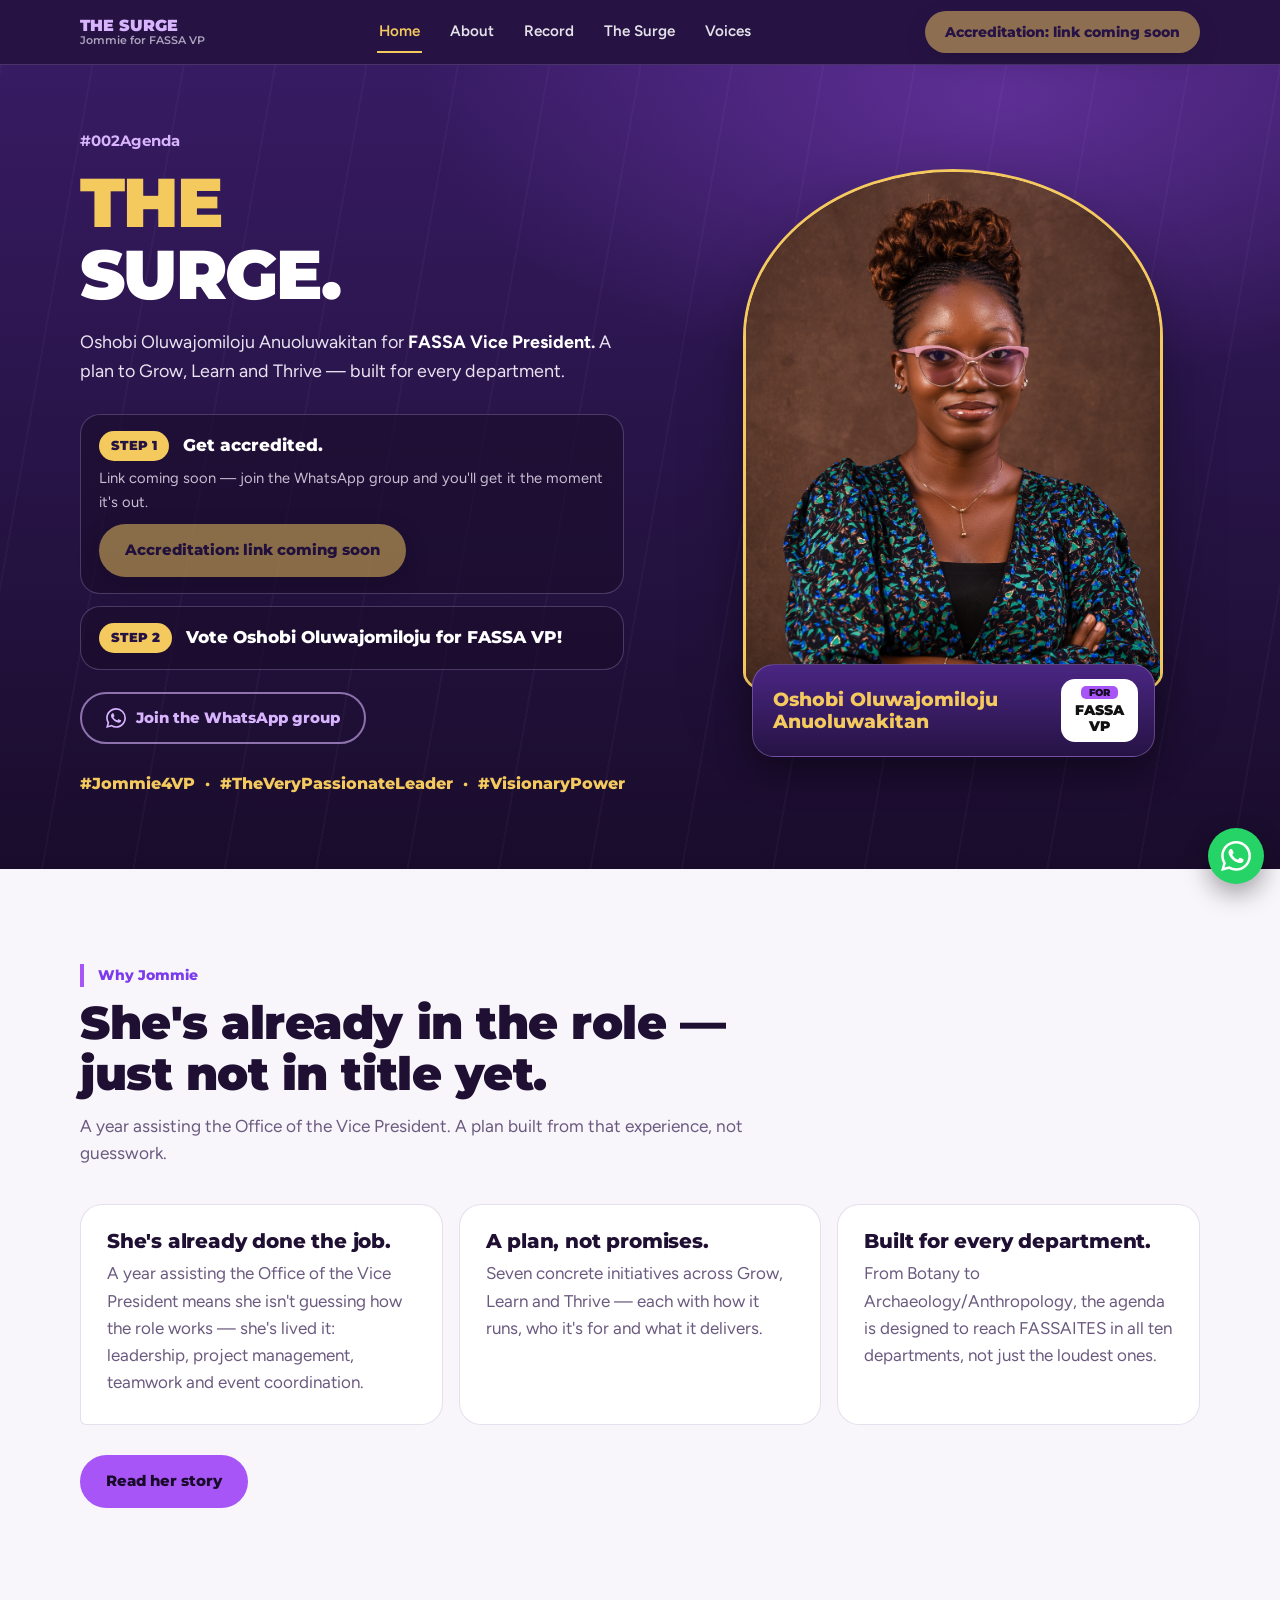
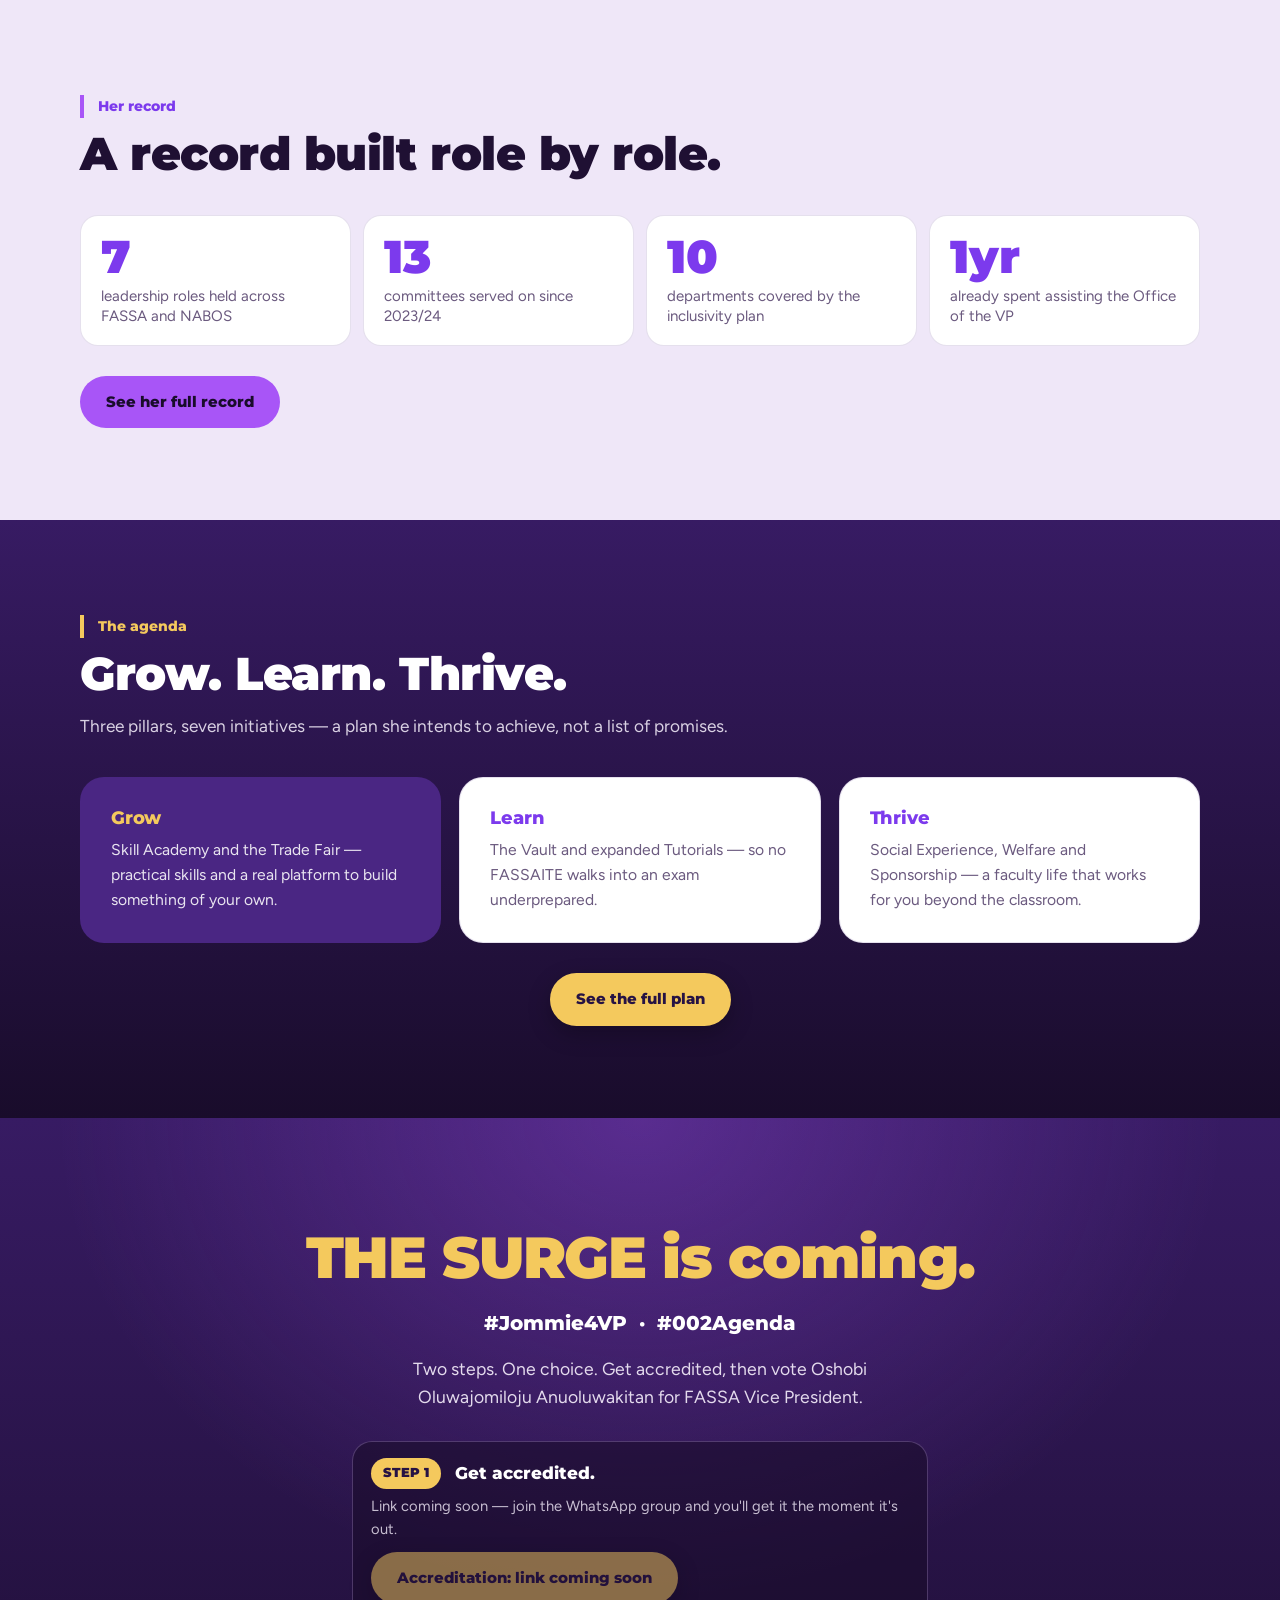
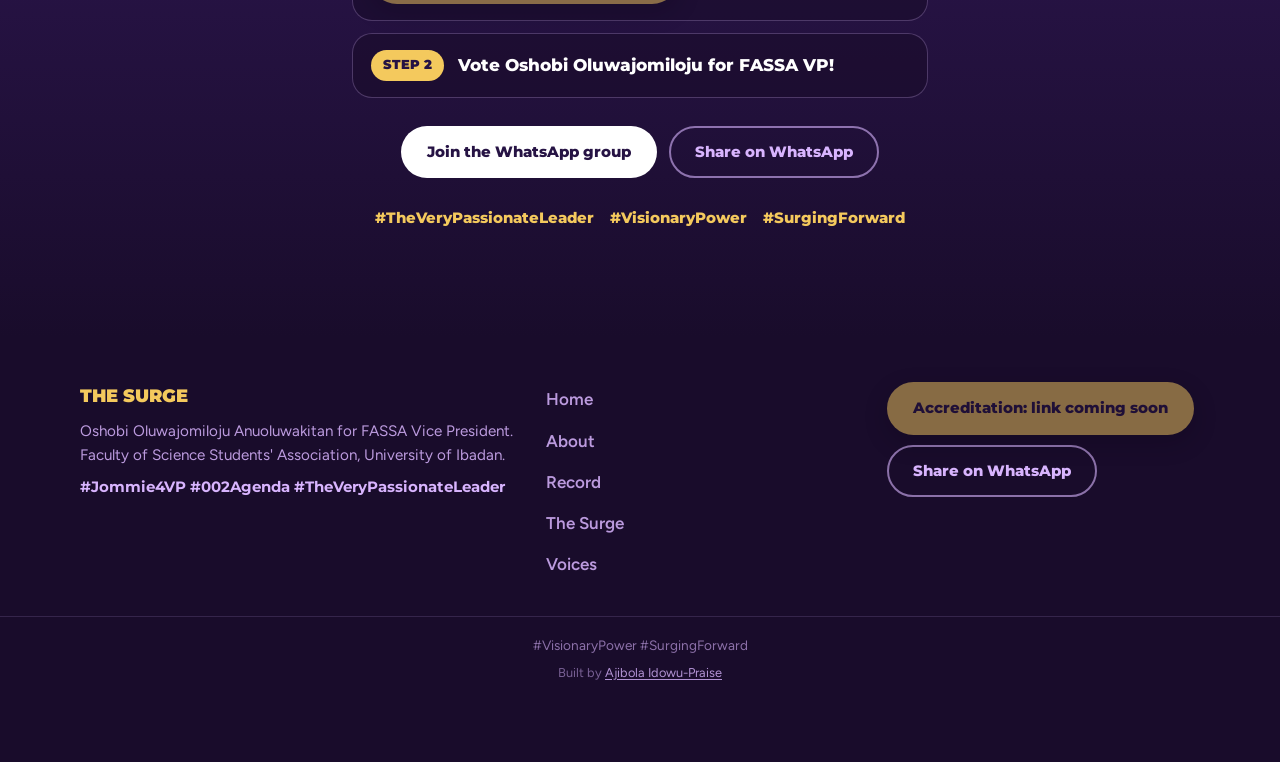
==== commit 8ea8e8db: "Update committee count from 10 to 13" ====
--- a/index.html
+++ b/index.html
@@ -94,7 +94,7 @@
     </div>
     <div class="stats">
       <div class="stat"><b>7</b><span>leadership roles held across FASSA and NABOS</span></div>
-      <div class="stat"><b>10</b><span>committees served on since 2023/24</span></div>
+      <div class="stat"><b>13</b><span>committees served on since 2023/24</span></div>
       <div class="stat"><b>10</b><span>departments covered by the inclusivity plan</span></div>
       <div class="stat"><b>1yr</b><span>already spent assisting the Office of the VP</span></div>
     </div>
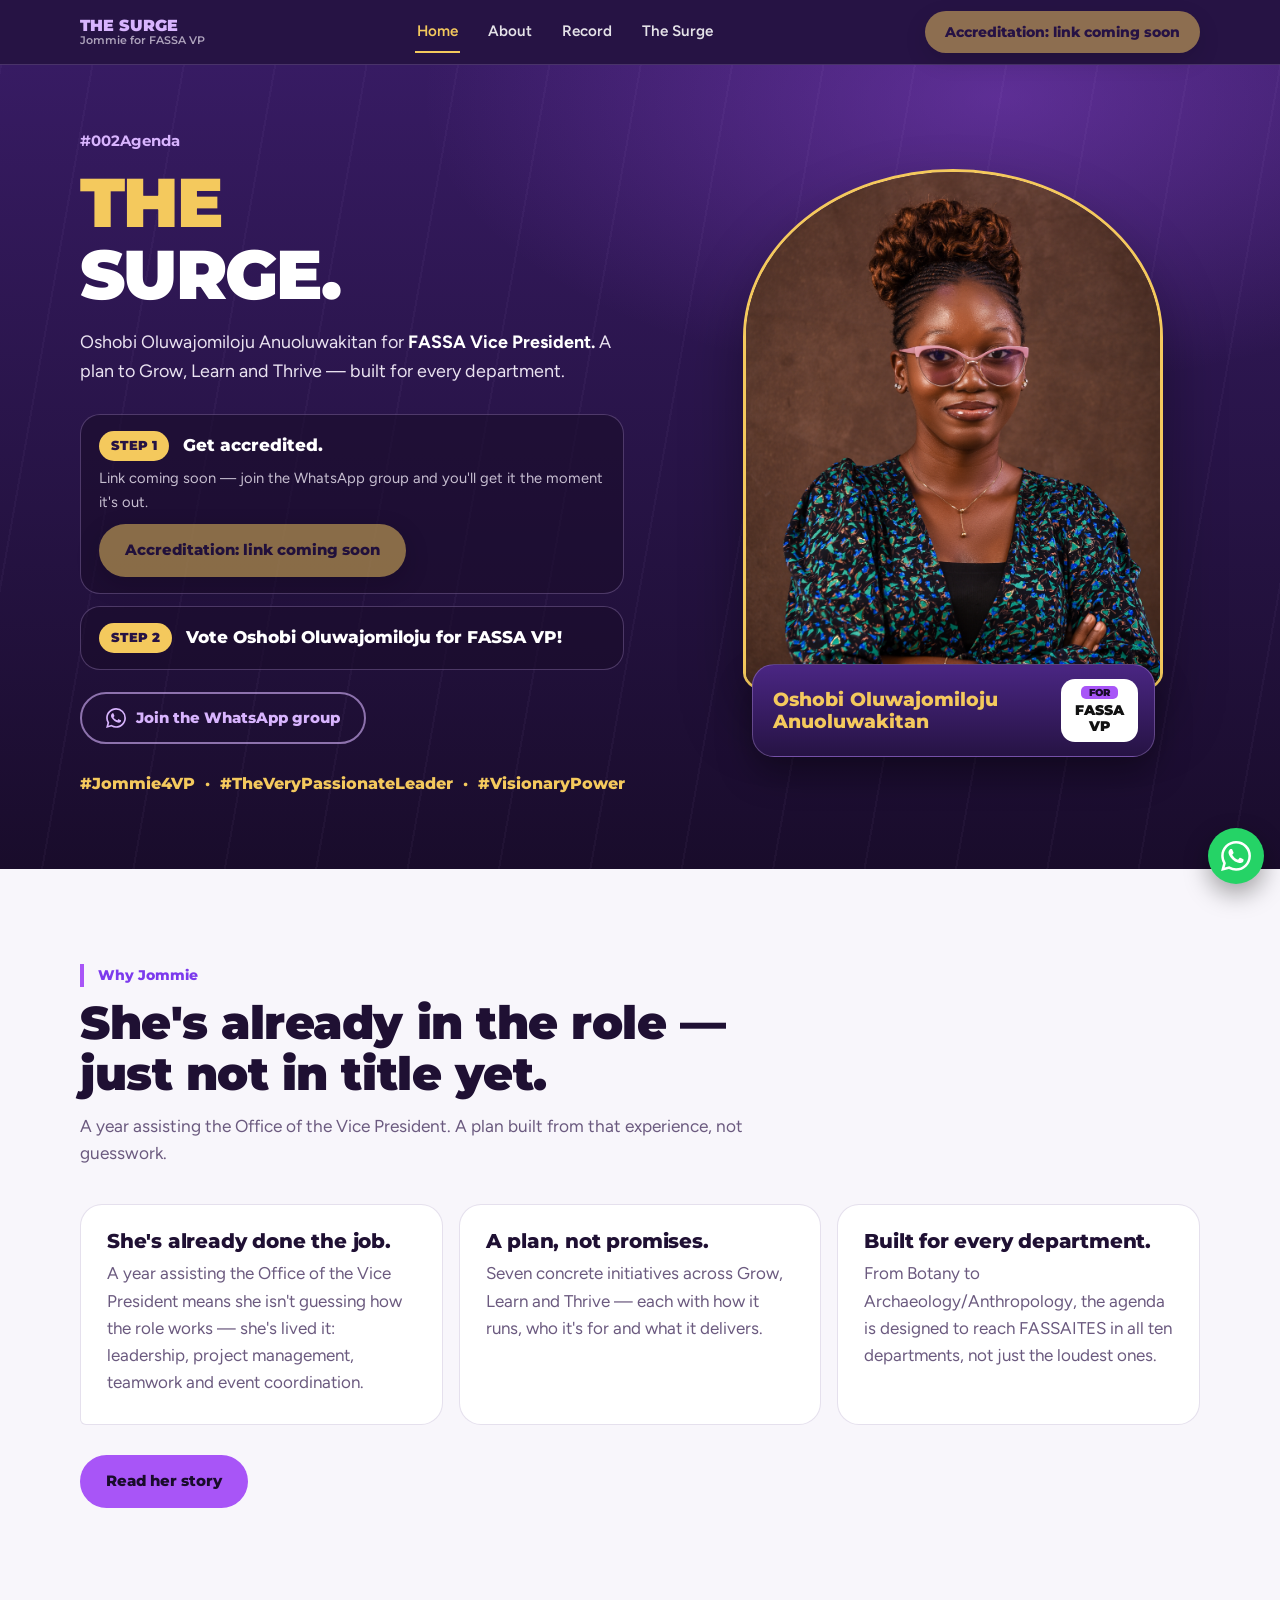
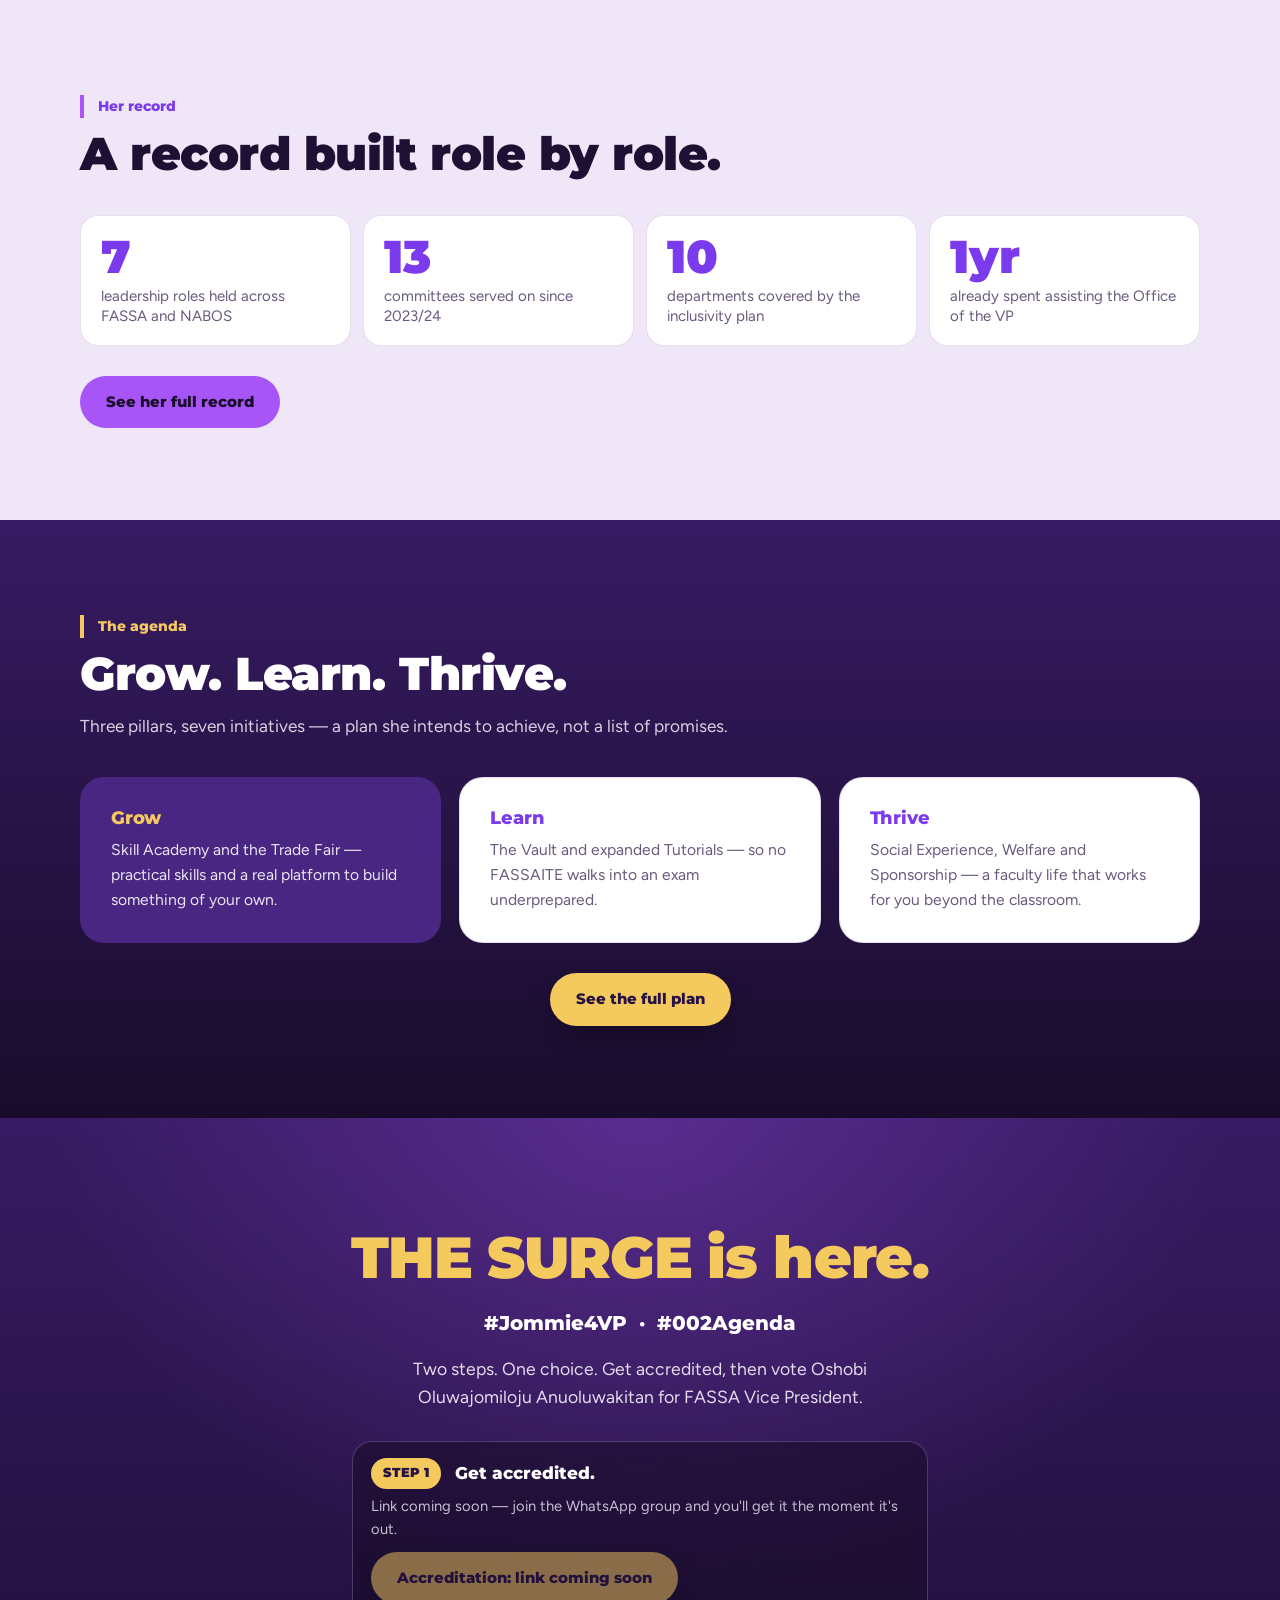
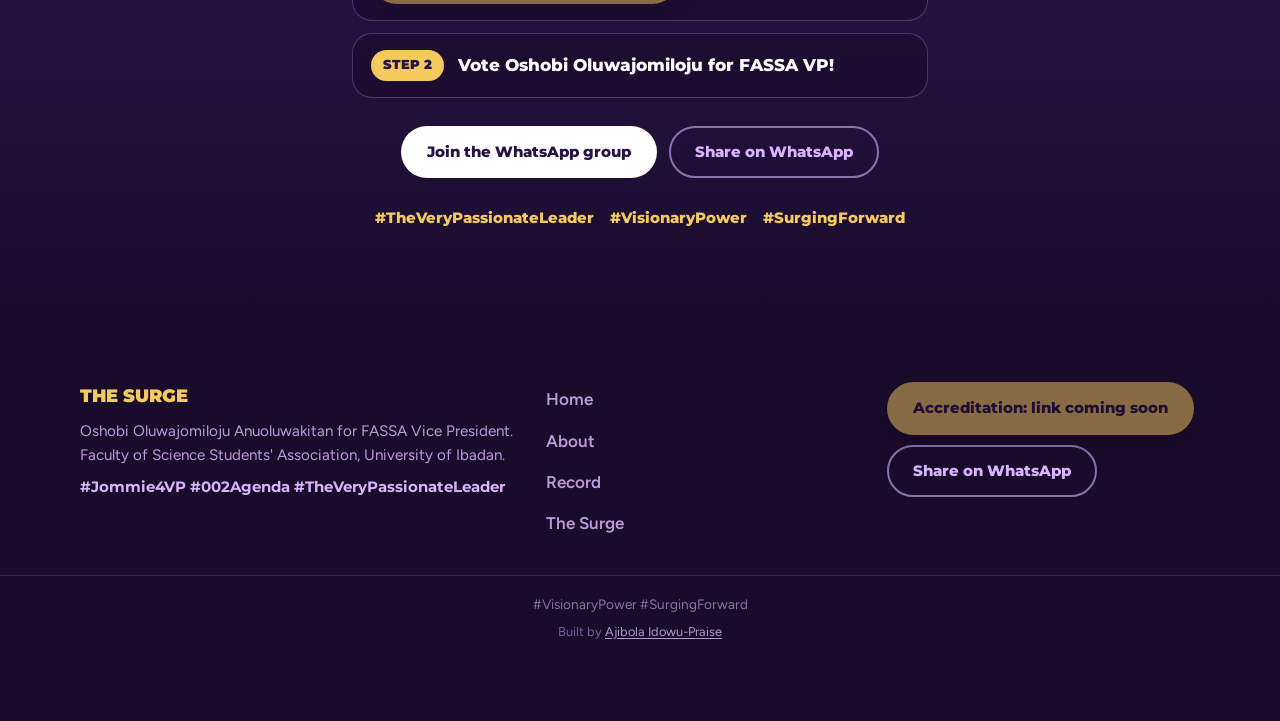
==== commit bad66696: "Update index.html" ====
--- a/index.html
+++ b/index.html
@@ -15,6 +15,20 @@
 <link href="https://fonts.googleapis.com/css2?family=Montserrat:wght@600;00;800;900&family=Figtree:wght@400;500;600;00&display=swap" rel="stylesheet">
 <link rel="stylesheet" href="css/styles.css">
 <link rel="preload" as="image" href="assets/jommie.png">
+  <script>window.va = window.va || function () { (window.vaq = window.vaq || []).push(arguments); };</script>
+<script defer src="/_vercel/insights/script.js"></script>
+  <script type="application/ld+json">
+{
+  "@context": "https://schema.org",
+  "@type": "Person",
+  "name": "Oshobi Oluwajomiloju Anuoluwakitan",
+  "alternateName": "Jommie",
+  "url": "https://jomiloju-the-surge.vercel.app/",
+  "jobTitle": "Candidate for Vice President, FASSA",
+  "description": "Candidate for Vice President of the Faculty of Science Students' Association (FASSA), University of Ibadan, running under THE SURGE."
+}
+</script>
+  <meta name="google-site-verification" content="uzTtsl8SosNsqG9d6q6paI_t8kBjHN474YuODsWSvKw" />
 </head>
 <body>
 <header class="bar">
@@ -25,7 +39,6 @@
       <a href="about.html">About</a>
       <a href="record.html">Record</a>
       <a href="manifesto.html">The Surge</a>
-      <a href="voices.html">Voices</a>
     </nav>
     <div class="bar-right">
       <a class="btn btn-gold" data-accred href="#" target="_blank" rel="noopener">Get accredited</a>
@@ -120,7 +133,7 @@
 
 <section class="final">
   <div class="wrap">
-    <h2>THE SURGE is coming.</h2>
+    <h2>THE SURGE is here.</h2>
     <p class="three">#Jommie4VP &nbsp;&middot;&nbsp; #002Agenda</p>
     <p class="msg">Two steps. One choice. Get accredited, then vote Oshobi Oluwajomiloju Anuoluwakitan for FASSA Vice President.</p>
     <div class="steps" aria-label="Two steps. One choice.">
@@ -155,7 +168,6 @@
         <a href="about.html">About</a>
         <a href="record.html">Record</a>
         <a href="manifesto.html">The Surge</a>
-        <a href="voices.html">Voices</a>
     </nav>
     <div class="facts">
       <a class="btn btn-gold" data-accred href="#" target="_blank" rel="noopener">Get accredited</a>
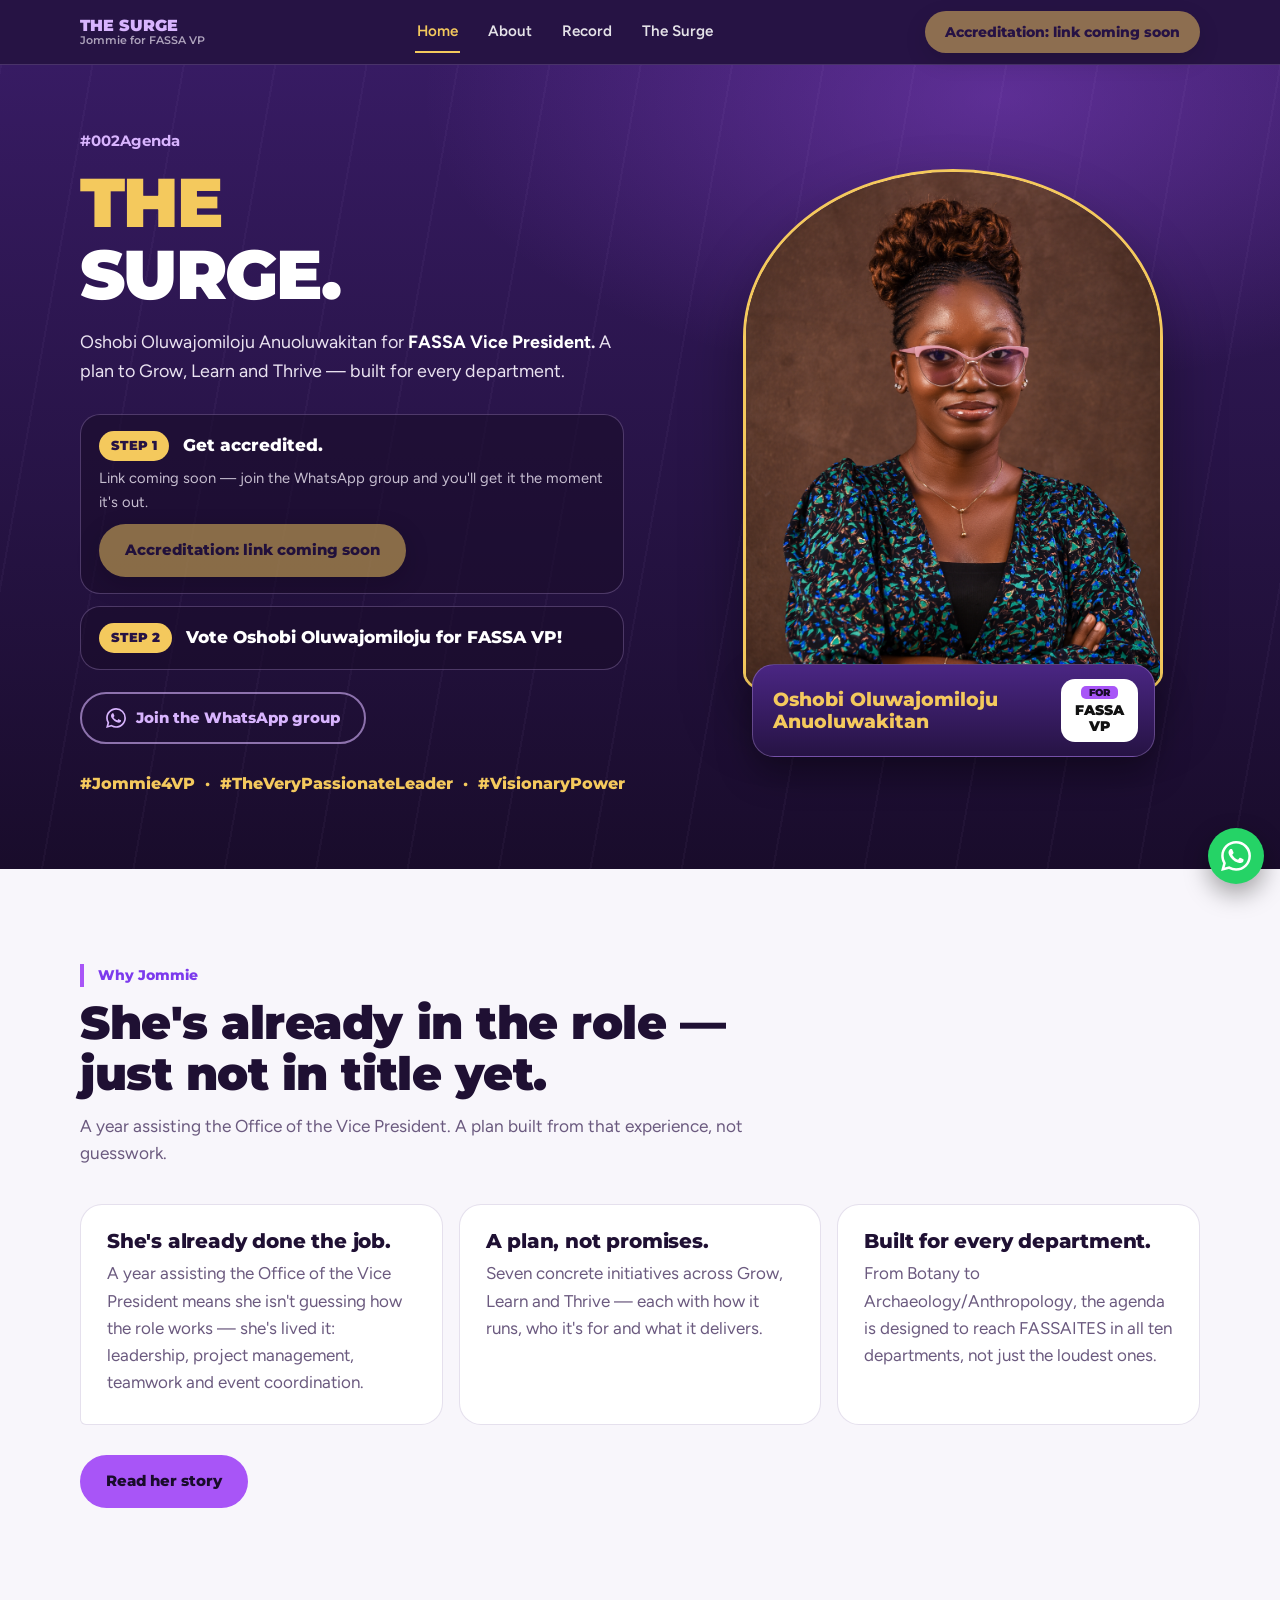
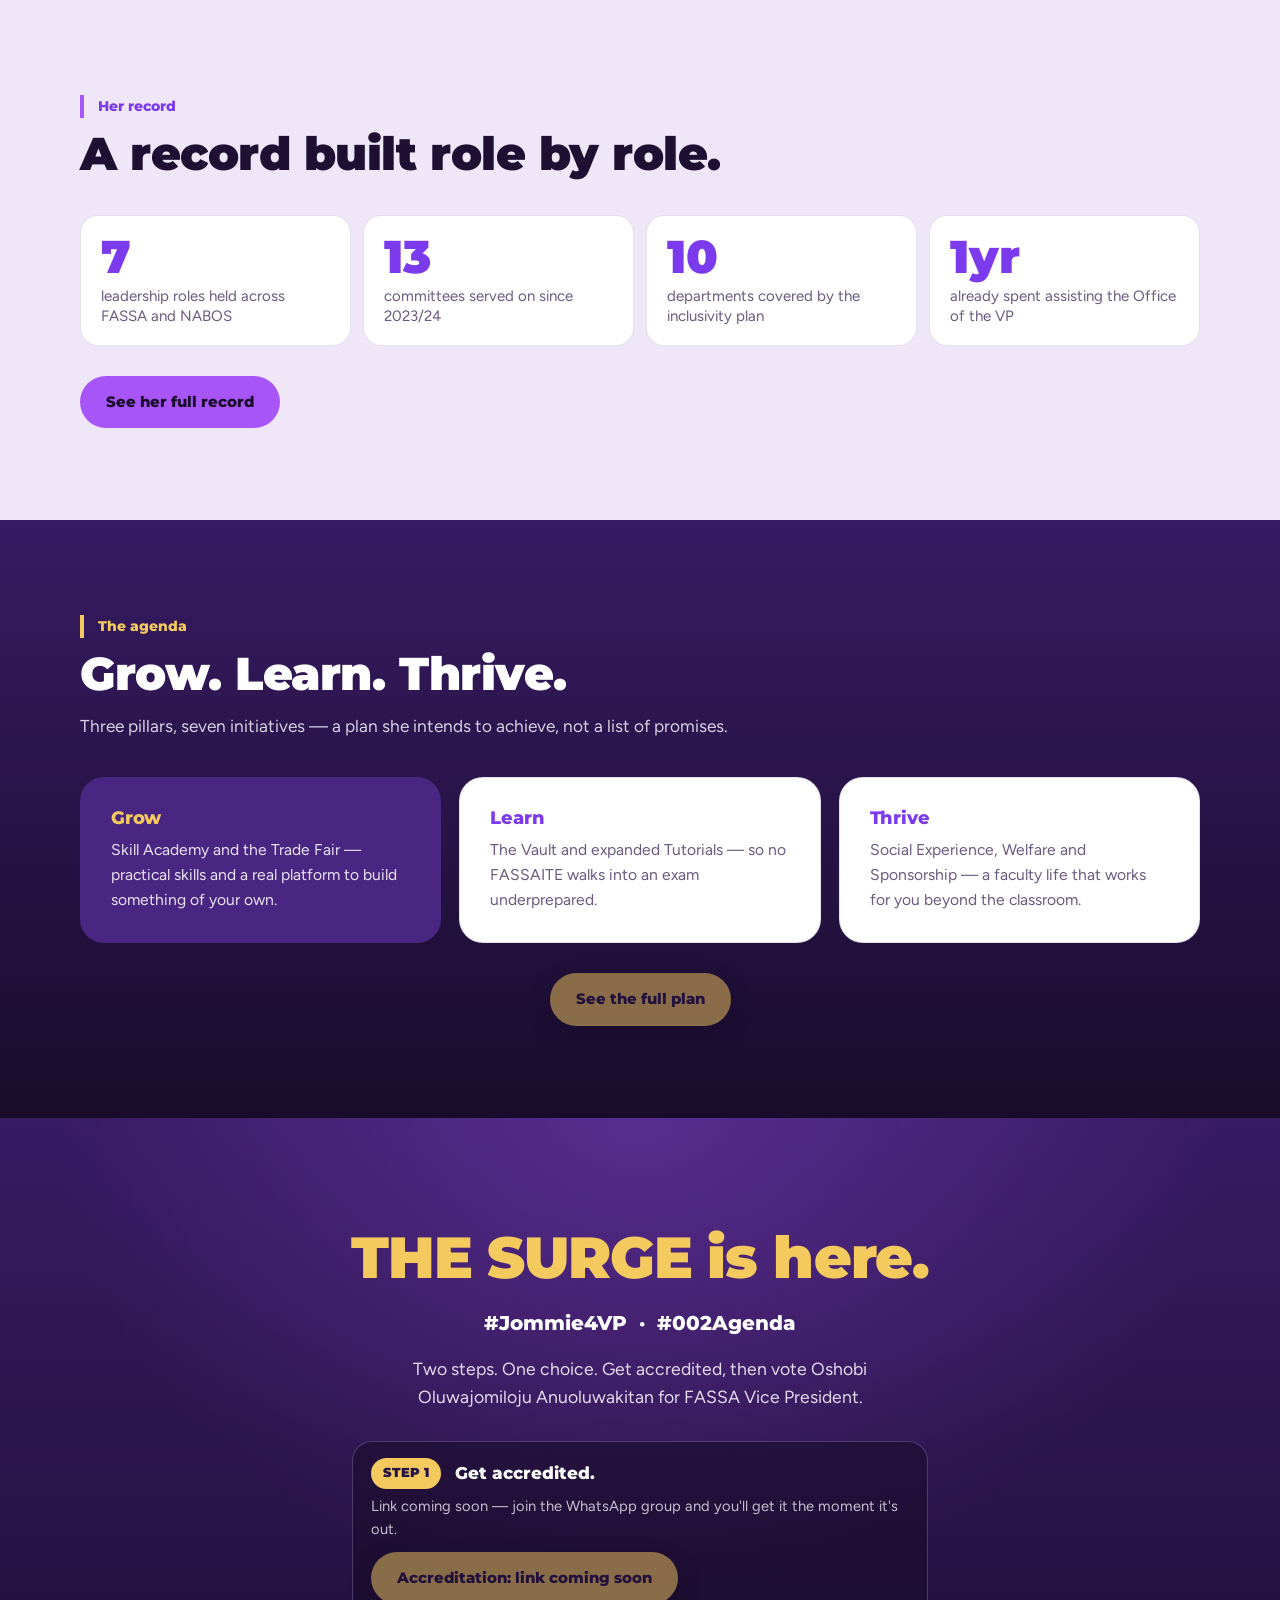
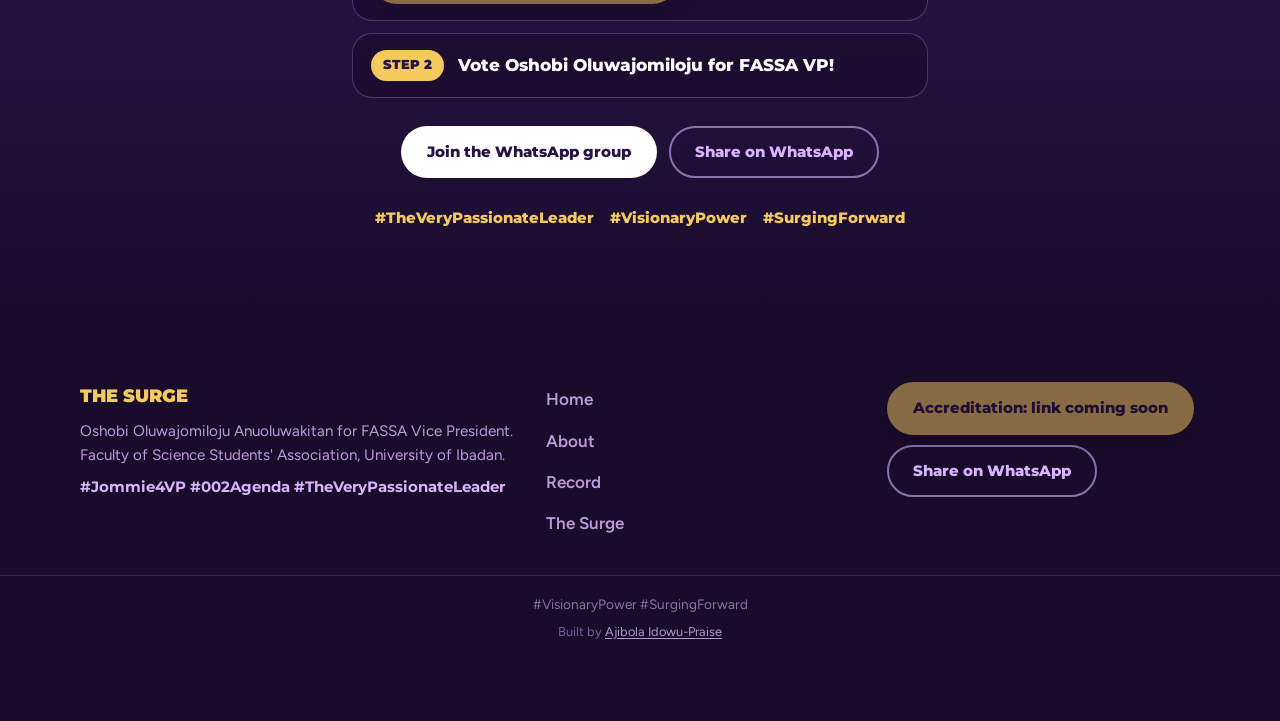
==== commit 7fbcaa0b: "Disable 'The Surge' link in navigation" ====
--- a/index.html
+++ b/index.html
@@ -38,7 +38,7 @@
       <a href="index.html" aria-current="page">Home</a>
       <a href="about.html">About</a>
       <a href="record.html">Record</a>
-      <a href="manifesto.html">The Surge</a>
+      <a href="manifesto.html" data-locked aria-disabled="true">The Surge</a>
     </nav>
     <div class="bar-right">
       <a class="btn btn-gold" data-accred href="#" target="_blank" rel="noopener">Get accredited</a>
@@ -127,7 +127,7 @@
       <article><h3>Learn</h3><p>The Vault and expanded Tutorials &mdash; so no FASSAITE walks into an exam underprepared.</p></article>
       <article><h3>Thrive</h3><p>Social Experience, Welfare and Sponsorship &mdash; a faculty life that works for you beyond the classroom.</p></article>
     </div>
-    <div class="more" style="text-align:center"><a class="btn btn-gold" href="manifesto.html">See the full plan</a></div>
+    <div class="more" style="text-align:center"><a class="btn btn-gold" href="manifesto.html" data-locked aria-disabled="true">See the full plan</a></div>
   </div>
 </section>
 
@@ -167,7 +167,7 @@
         <a href="index.html">Home</a>
         <a href="about.html">About</a>
         <a href="record.html">Record</a>
-        <a href="manifesto.html">The Surge</a>
+        <a href="manifesto.html" data-locked aria-disabled="true">The Surge</a>
     </nav>
     <div class="facts">
       <a class="btn btn-gold" data-accred href="#" target="_blank" rel="noopener">Get accredited</a>
